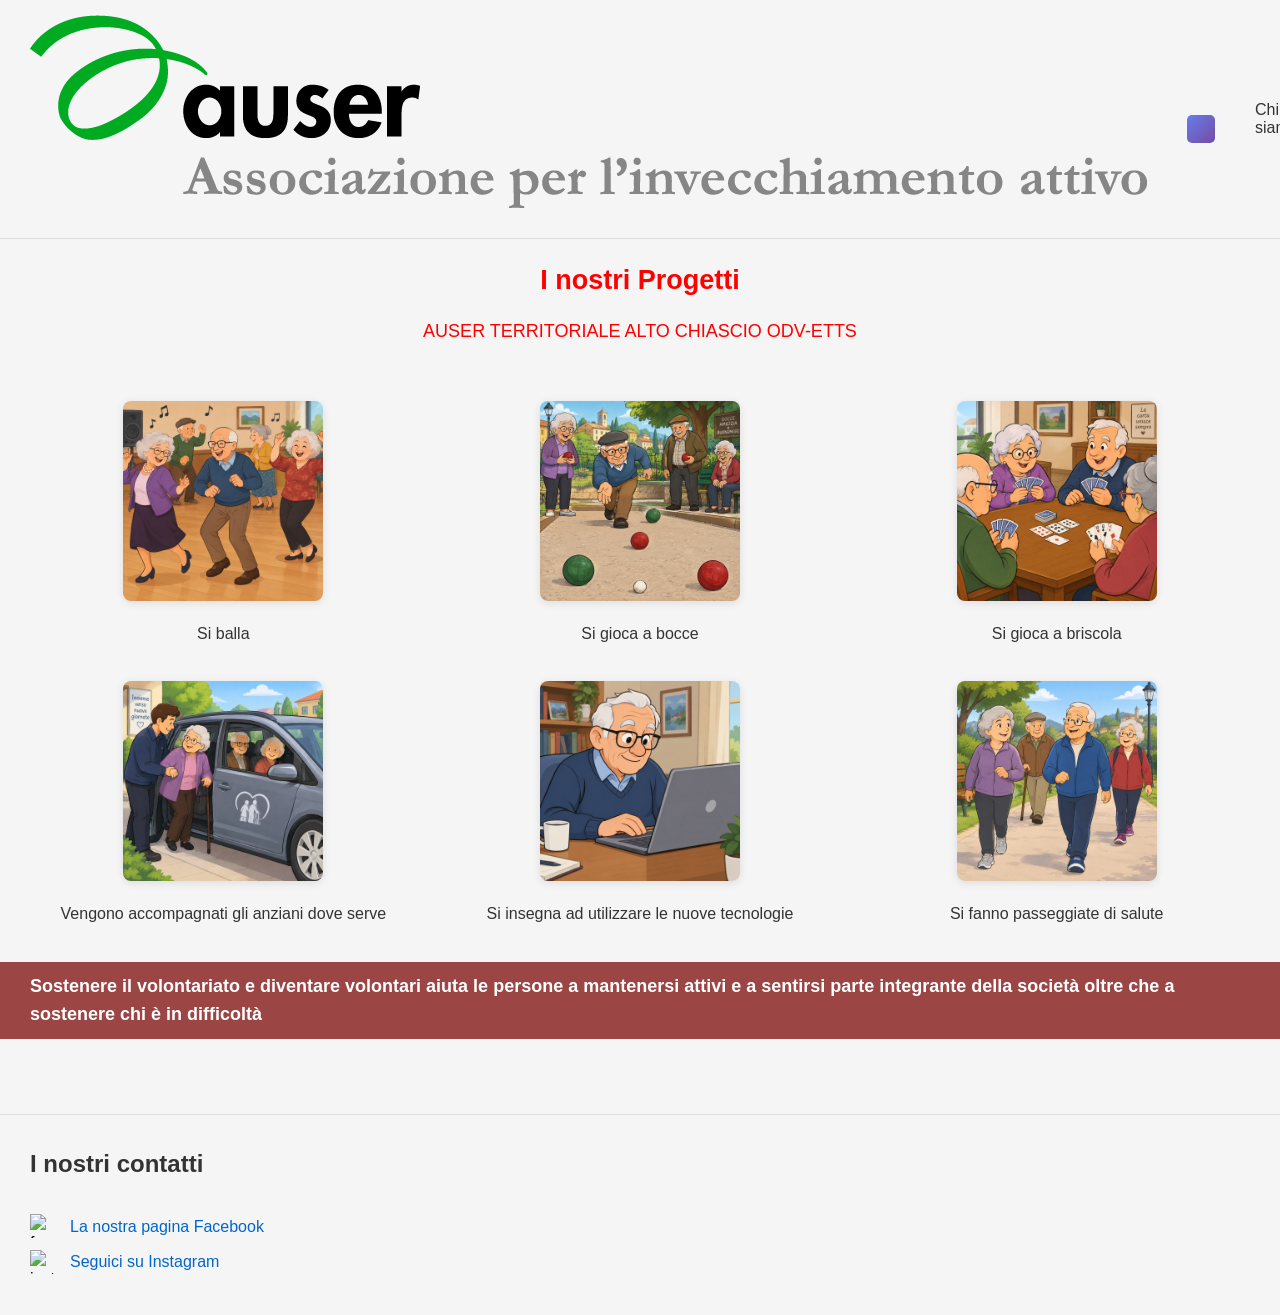
==== Lavoro/Sito_Web/index.html @ b191cc73 "Update and rename Auser.html to index.html" ====
<!DOCTYPE html>
<html lang="it">

<head>
    <meta charset="UTF-8">
    <meta name="viewport" content="width=device-width, initial-scale=1.0">
    <title>AUSER Gubbio</title>
    <link rel="stylesheet" href="Auser.css">
    <link rel="icon" type="image/png" href="logoAuser.jpeg">
</head>

<body>
    <header>
        <div class="header-container">
            <h1><a href="index.html"><img src="Logo_Auser.png" alt="Logo AUSER"></a></h1>

            <button class="menu-toggle" type="button" aria-label="Apri menu" aria-expanded="false"
                aria-controls="main-navigation">
                <span></span>
                <span></span>
                <span></span>
            </button>

            <nav id="main-navigation">
                <ul>
                    <li><a href="Chi_Siamo.html">Chi siamo</a></li>
                    <li><a href="Cosa_Facciamo.html">Cosa facciamo</a></li>
                    <li><a href="Tesseramento.html">Tesseramento</a></li>
                    <li><a href="Privacy Policy - AUSER Gubbio.html">Privacy Policy</a></li>
                </ul>
            </nav>
        </div>
    </header>

    <main>


        <div class="Titolo_sottotitolo">
            <h2>I nostri Progetti</h2>
            <p>AUSER TERRITORIALE ALTO CHIASCIO ODV-ETTS</p>
        </div>

        <div class="projects-grid">
            <div class="project-card">
                <img src="Ballo.png" alt="Ballo">
                <p>Si balla</p>
            </div>
            <div class="project-card">
                <img src="Bocce.png" alt="Bocce">
                <p>Si gioca a bocce</p>
            </div>
            <div class="project-card">
                <img src="Briscola.png" alt="Briscola">
                <p>Si gioca a briscola</p>
            </div>
            <div class="project-card">
                <img src="Accomppagno.png" alt="Accomppagno">
                <p>Vengono accompagnati gli anziani dove serve</p>
            </div>
            <div class="project-card">
                <img src="UsoPC.png" alt="Uso PC">
                <p>Si insegna ad utilizzare le nuove tecnologie</p>
            </div>
            <div class="project-card">
                <img src="Passeggiata.png" alt="Passeggiata">
                <p>Si fanno passeggiate di salute</p>
            </div>
        </div>

        <div class="nota">
            <p><strong>Sostenere il volontariato e diventare volontari aiuta le persone a mantenersi attivi e a sentirsi
                    parte integrante della società oltre che a sostenere chi è in difficoltà</strong></p>

        </div>

    </main>
    <footer>
        <h2>I nostri contatti</h2>
        <div class="footer-content">
            <div class="footer-links">
                <p><img src="faceboock.png" alt="faceboock"><a href="https://www.facebook.com/share/19EokS28yr/">La
                        nostra pagina Facebook</a></p>

                <p><img src="instagram.png" alt="instagram"><a
                        href="https://www.instagram.com/progettoauser2026/">Seguici su Instagram</a></p>
            </div>
        </div>
    </footer>

    <script src="Auser.js"></script>
</body>

</html>
---- Lavoro/Sito_Web/Auser.css ----
/* ===== RESET ===== */
* {
    margin: 0;
    padding: 0;
    box-sizing: border-box;
}

body {
    font-family: Arial, sans-serif;
    line-height: 1.6;
    background-color: #f5f5f5;
}

/* ===== HEADER E NAV (uguali in tutte le pagine) ===== */
header {
    background-color: #f5f5f5;
    padding: 15px 30px;
    border-bottom: 1px solid #ddd;
}

header .header-container {
    display: flex;
    align-items: center;
    gap: 40px;
}

header .logo {
    display: block;
    flex-shrink: 0;
}

header .logo img {
    display: block;
    height: 60px;
    width: auto;
}

header nav ul {
    display: flex;
    list-style: none;
    gap: 25px;
    margin: 0;
    padding: 0;
    line-height: normal;
}


.nota {
    background-color: rgb(156, 69, 69);
    color: white;
    font-size: 12px;
}

header nav li {
    margin: 0;
}

header nav a {
    text-decoration: none;
    color: #333;
    font-size: 16px;
    font-weight: 500;
    transition: color 0.3s;
}

header nav a:hover {
    color: #0066cc;
}

/* ===== MAIN ===== */
main {
    display: block;
    padding: 20px 0;
}

main p {
    padding: 10px 30px;
    margin: 5px 0;
    font-size: 18px;
    line-height: 1.6;
}

main ul {
    padding: 10px 30px 10px 60px;
    line-height: 1.8;
}

main li {
    margin-bottom: 8px;
}

.titolo {
    color: red;
    font-size: 32px;
    font-weight: bold;
    padding: 15px 30px;
}

.sottotitolo {
    color: red;
    font-weight: bold;
    font-size: 18px;
    padding: 15px 30px;
}

.Titolo_sottotitolo {
    text-align: center;
    color: red;
    font-size: 18px;
    padding-bottom: 40px;
}

.ChiSiamo {
    width: 100%;
}

.ChiSiamo img {
    width: 50%;
    height: auto;
}

/* ===== GRIGLIA PROGETTI ===== */
.projects-grid {
    display: grid;
    grid-template-columns: repeat(3, 1fr);
    gap: 30px;
    padding: 0 30px;
    margin-bottom: 30px;
}

.project-card {
    text-align: center;
}

.project-card img {
    width: 100%;
    max-width: 200px;
    height: auto;
    border-radius: 8px;
    box-shadow: 0 2px 8px rgba(0, 0, 0, 0.1);
    transition: transform 0.3s;
}

.project-card img:hover {
    transform: scale(1.05);
}

.project-card p {
    margin-top: 12px;
    padding: 0;
    font-size: 16px;
    font-weight: 500;
    color: #333;
}

/* ===== FOOTER ===== */
footer {
    background-color: #f5f5f5;
    padding: 30px;
    margin-top: 50px;
    border-top: 1px solid #ddd;
}

footer h2 {
    margin-bottom: 20px;
    color: #333;
}

.footer-content {
    display: flex;
    align-items: center;
    gap: 40px;
}

.footer-links {
    flex: 1;
}

.footer-links p {
    margin-bottom: 12px;
    font-size: 16px;
}

.footer-links a {
    color: #0066cc;
    text-decoration: none;
    margin-left: 8px;
}

.footer-links a:hover {
    text-decoration: underline;
}

.footer-logo {
    flex-shrink: 0;
}

.footer-logo img {
    max-width: 100px;
    height: auto;
}

/* ===== RESPONSIVE ===== */
@media (max-width: 768px) {
    .projects-grid {
        grid-template-columns: repeat(2, 1fr);
    }

    .footer-content {
        flex-direction: column;
        align-items: flex-start;
    }
}

@media (max-width: 480px) {
    .projects-grid {
        grid-template-columns: 1fr;
    }

    header .header-container {
        flex-direction: column;
        align-items: flex-start;
        gap: 15px;
    }

    header nav ul {
        flex-wrap: wrap;
    }
}

/* Allineamento immagini nei link social */
.footer-links img {
    width: 24px;
    height: 24px;
    vertical-align: middle;
    margin-right: 8px;
}

.footer-links p {
    display: flex;
    align-items: center;
    margin: 10px 0;
}

.footer-links a {
    vertical-align: middle;
}

.container {
    max-width: 600px;
    margin: 40px auto;
    padding: 20px;
}

.form-group {
    margin-bottom: 20px;
}

.form-row {
    display: grid;
    grid-template-columns: 1fr 1fr;
    gap: 20px;
}

label {
    display: block;
    margin-bottom: 8px;
    color: #555;
    font-weight: 600;
    font-size: 14px;
}

input {
    width: 100%;
    padding: 12px;
    border: 2px solid #ddd;
    border-radius: 5px;
    font-size: 14px;
    font-family: inherit;
}

input:focus {
    outline: none;
    border-color: #667eea;
    box-shadow: 0 0 5px rgba(102, 126, 234, 0.3);
}

button {
    width: 100%;
    padding: 14px;
    background: linear-gradient(135deg, #667eea 0%, #764ba2 100%);
    color: white;
    border: none;
    border-radius: 5px;
    font-size: 16px;
    font-weight: 600;
    cursor: pointer;
    margin-top: 20px;
}

button:hover {
    transform: translateY(-2px);
    box-shadow: 0 5px 20px rgba(102, 126, 234, 0.4);
}

button:disabled {
    opacity: 0.6;
    cursor: not-allowed;
}

.message {
    padding: 15px;
    border-radius: 5px;
    margin-bottom: 20px;
    text-align: center;
    font-weight: 600;
    display: none;
}

.message.success {
    background-color: #d4edda;
    color: #155724;
    border: 1px solid #c3e6cb;
    display: block;
}

.message.error {
    background-color: #f8d7da;
    color: #721c24;
    border: 1px solid #f5c6cb;
    display: block;
}
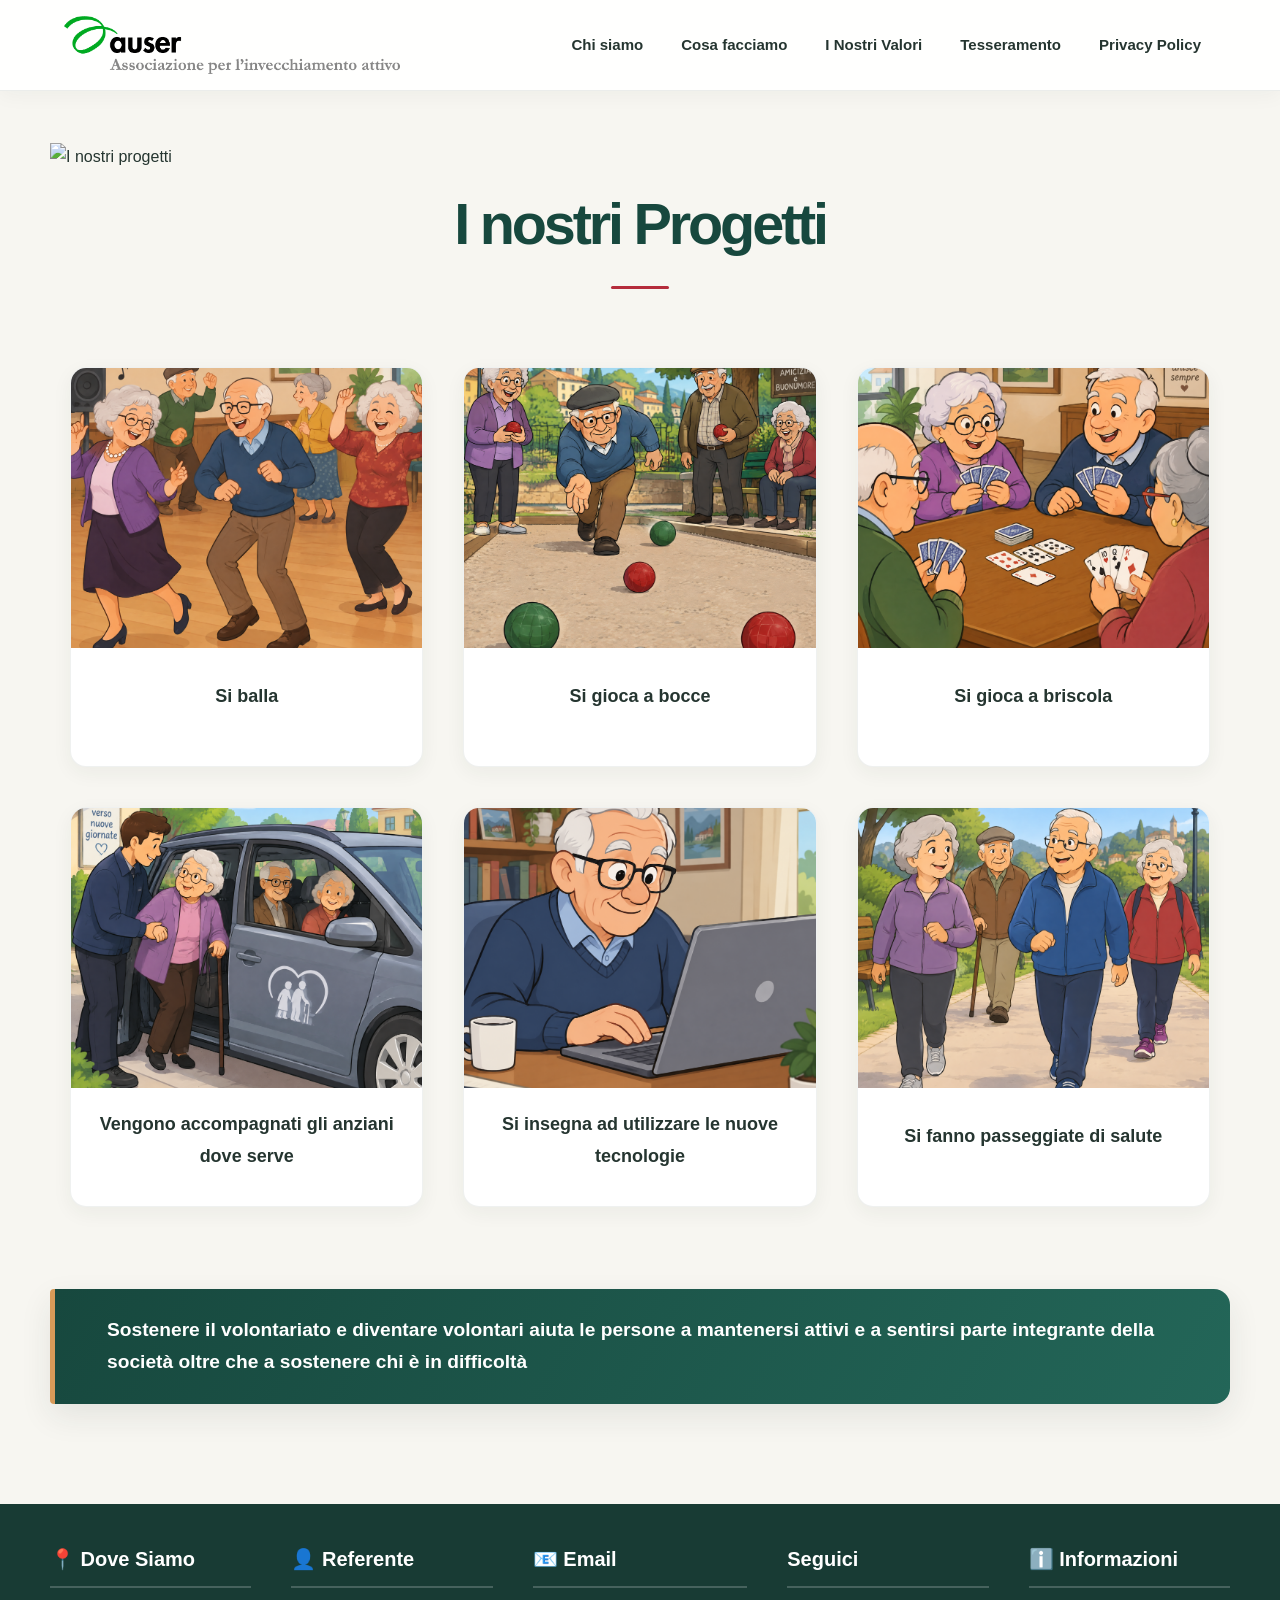
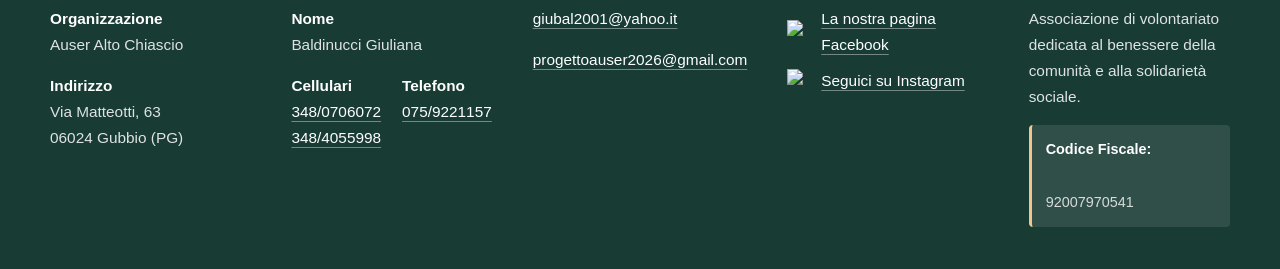
==== commit 80c4edd8: "Revise index.html with new project details and layout Updated the index.html file to include new pro" ====
--- a/Lavoro/Sito_Web/index.html
+++ b/Lavoro/Sito_Web/index.html
@@ -2,92 +2,169 @@
 <html lang="it">
 
 <head>
-    <meta charset="UTF-8">
-    <meta name="viewport" content="width=device-width, initial-scale=1.0">
-    <title>AUSER Gubbio</title>
-    <link rel="stylesheet" href="Auser.css">
-    <link rel="icon" type="image/png" href="logoAuser.jpeg">
+  <meta charset="UTF-8">
+  <meta name="viewport" content="width=device-width, initial-scale=1.0">
+  <title>AUSER Gubbio - I Nostri Progetti</title>
+  <link rel="stylesheet" href="Auser.css">
+  <link rel="icon" type="image/png" href="logoAuser.jpeg">
 </head>
+<style>
+ 
+    .main-image {
+        display: block;
+        width: 100%;
+        margin: 0 auto 20px auto;
+    }
 
+    .main-image img {
+        display: block;
+        width: 100%;
+        height: auto;
+    }
+    </style>
 <body>
-    <header>
-        <div class="header-container">
-            <h1><a href="index.html"><img src="Logo_Auser.png" alt="Logo AUSER"></a></h1>
+  <header>
+    <div class="header-container">
+      <h1><a href="index.html"><img src="Logo_Auser.png" alt="Logo AUSER"></a></h1>
 
-            <button class="menu-toggle" type="button" aria-label="Apri menu" aria-expanded="false"
-                aria-controls="main-navigation">
-                <span></span>
-                <span></span>
-                <span></span>
-            </button>
+      <button class="menu-toggle" type="button" aria-label="Apri menu" aria-expanded="false"
+        aria-controls="main-navigation">
+        <span></span>
+        <span></span>
+        <span></span>
+      </button>
 
-            <nav id="main-navigation">
-                <ul>
-                    <li><a href="Chi_Siamo.html">Chi siamo</a></li>
-                    <li><a href="Cosa_Facciamo.html">Cosa facciamo</a></li>
-                    <li><a href="Tesseramento.html">Tesseramento</a></li>
-                    <li><a href="Privacy Policy - AUSER Gubbio.html">Privacy Policy</a></li>
-                </ul>
-            </nav>
-        </div>
-    </header>
+      <nav id="main-navigation">
+        <ul>
+          <li><a href="Chi_Siamo.html">Chi siamo</a></li>
+          <li><a href="Cosa_Facciamo.html">Cosa facciamo</a></li>
+          <li><a href="Valori.html">I Nostri Valori</a></li>
+          <li><a href="Tesseramento.html">Tesseramento</a></li>
+          <li><a href="Privacy Policy - AUSER Gubbio.html">Privacy Policy</a></li>
+        </ul>
+      </nav>
+    </div>
+  </header>
 
-    <main>
+  <main>
 
+<div class="main-image">
+ <img src="I_Nostri_Progetti.png" alt="I nostri progetti" class="main-image">
+   
+  </div>
+  
+   
+    <div class="Titolo_sottotitolo">
+      <h2>I nostri Progetti</h2>
+    </div>
 
-        <div class="Titolo_sottotitolo">
-            <h2>I nostri Progetti</h2>
-            <p>AUSER TERRITORIALE ALTO CHIASCIO ODV-ETTS</p>
-        </div>
+    <div class="projects-grid">
+      <div class="project-card">
+        <img src="Ballo.png" alt="Ballo">
+        <p>Si balla</p>
+      </div>
+      <div class="project-card">
+        <img src="Bocce.png" alt="Bocce">
+        <p>Si gioca a bocce</p>
+      </div>
+      <div class="project-card">
+        <img src="Briscola.png" alt="Briscola">
+        <p>Si gioca a briscola</p>
+      </div>
+      <div class="project-card">
+        <img src="Accomppagno.png" alt="Accomppagno">
+        <p>Vengono accompagnati gli anziani dove serve</p>
+      </div>
+      <div class="project-card">
+        <img src="UsoPC.png" alt="Uso PC">
+        <p>Si insegna ad utilizzare le nuove tecnologie</p>
+      </div>
+      <div class="project-card">
+        <img src="Passeggiata.png" alt="Passeggiata">
+        <p>Si fanno passeggiate di salute</p>
+      </div>
+    </div>
 
-        <div class="projects-grid">
-            <div class="project-card">
-                <img src="Ballo.png" alt="Ballo">
-                <p>Si balla</p>
-            </div>
-            <div class="project-card">
-                <img src="Bocce.png" alt="Bocce">
-                <p>Si gioca a bocce</p>
-            </div>
-            <div class="project-card">
-                <img src="Briscola.png" alt="Briscola">
-                <p>Si gioca a briscola</p>
-            </div>
-            <div class="project-card">
-                <img src="Accomppagno.png" alt="Accomppagno">
-                <p>Vengono accompagnati gli anziani dove serve</p>
-            </div>
-            <div class="project-card">
-                <img src="UsoPC.png" alt="Uso PC">
-                <p>Si insegna ad utilizzare le nuove tecnologie</p>
-            </div>
-            <div class="project-card">
-                <img src="Passeggiata.png" alt="Passeggiata">
-                <p>Si fanno passeggiate di salute</p>
-            </div>
-        </div>
+    <div class="nota">
+      <p><strong>Sostenere il volontariato e diventare volontari aiuta le persone a mantenersi attivi e a sentirsi
+          parte integrante della società oltre che a sostenere chi è in difficoltà</strong></p>
+    </div>
+  </main>
 
-        <div class="nota">
-            <p><strong>Sostenere il volontariato e diventare volontari aiuta le persone a mantenersi attivi e a sentirsi
-                    parte integrante della società oltre che a sostenere chi è in difficoltà</strong></p>
+  <footer>
+        <table class="footer-table">
+            <tr>
+                <!-- Colonna 1: Contatti -->
+                <td>
+                    <h2>📍 Dove Siamo</h2>
+                    <p>
+                        <strong>Organizzazione</strong><br>
+                        Auser Alto Chiascio
+                    </p>
+                    <p>
+                        <strong>Indirizzo</strong><br>
+                        Via Matteotti, 63<br>
+                        06024 Gubbio (PG)
+                    </p>
+                </td>
 
-        </div>
+                <!-- Colonna 2: Referente -->
+                <td>
+                    <h2>👤 Referente</h2>
+                    <p>
+                        <strong>Nome</strong><br>
+                        Baldinucci Giuliana
+                    </p>
+                    <div class="contact-row">
+                        <p>
+                            <strong>Cellulari</strong><br>
+                            <a href="tel:+393480706072">348/0706072</a><br>
+                            <a href="tel:+393484055998">348/4055998</a>
+                        </p>
+                        <p>
+                            <strong>Telefono</strong><br>
+                            <a href="tel:+390759221157">075/9221157</a>
+                        </p>
+                    </div>
+                </td>
 
-    </main>
-    <footer>
-        <h2>I nostri contatti</h2>
-        <div class="footer-content">
-            <div class="footer-links">
-                <p><img src="faceboock.png" alt="faceboock"><a href="https://www.facebook.com/share/19EokS28yr/">La
-                        nostra pagina Facebook</a></p>
+                <!-- Colonna 3: Email -->
+                <td>
+                    <h2>📧 Email</h2>
+                    <p>
+                        <a href="mailto:giubal2001@yahoo.it">giubal2001@yahoo.it</a>
+                        <p> <a href="mailto:progettoauser2026@gmail.com">progettoauser2026@gmail.com</a></p>
+                    </p>
+                </td>
 
-                <p><img src="instagram.png" alt="instagram"><a
-                        href="https://www.instagram.com/progettoauser2026/">Seguici su Instagram</a></p>
-            </div>
-        </div>
+                <!-- Colonna 4: Social Media -->
+                <td>
+                    <h2>Seguici</h2>
+                    <div class="footer-links">
+                        <p>
+                            <img src="faceboock.png" alt="Facebook">
+                            <a href="https://www.facebook.com/share/19EokS28yr/">La nostra pagina Facebook</a>
+                        </p>
+                        <p>
+                            <img src="Instagram.jpeg" alt="Instagram">
+                            <a href="https://www.instagram.com/progettoauser2026/">Seguici su Instagram</a>
+                        </p>
+                    </div>
+                </td>
+
+                <!-- Colonna 5: Info Progetto -->
+                <td>
+                    <h2>ℹ️ Informazioni</h2>
+                    <p>Associazione di volontariato dedicata al benessere della comunità e alla solidarietà sociale.</p>
+                    <div class="info-box">
+                        <strong>Codice Fiscale:</strong><br>
+                        <span>92007970541</span>
+                    </div>
+                </td>
+            </tr>
+        </table>
     </footer>
 
-    <script src="Auser.js"></script>
 </body>
 
 </html>
--- a/Lavoro/Sito_Web/Auser.css
+++ b/Lavoro/Sito_Web/Auser.css
@@ -1,332 +1,1370 @@
-/* ===== RESET ===== */
+:root {
+    color-scheme: light;
+    --color-ink: #253530;
+    --color-muted: #68746e;
+    --color-brand: #b52c3b;
+    --color-brand-dark: #8f1f2d;
+    --color-green: #17483e;
+    --color-paper: #f7f6f1;
+    --color-white: #fff;
+    --shadow-soft: 0 12px 32px rgba(28, 48, 40, 0.09);
+}
+
 * {
     margin: 0;
     padding: 0;
     box-sizing: border-box;
 }
 
+html {
+    scroll-behavior: smooth;
+}
+
 body {
-    font-family: Arial, sans-serif;
-    line-height: 1.6;
-    background-color: #f5f5f5;
-}
-
-/* ===== HEADER E NAV (uguali in tutte le pagine) ===== */
+    min-height: 100vh;
+    color: var(--color-ink);
+    background: var(--color-paper);
+    font-family: "Segoe UI", Arial, sans-serif;
+    line-height: 1.7;
+    -webkit-font-smoothing: antialiased;
+}
+
+a {
+    color: inherit;
+}
+
+a:focus-visible,
+button:focus-visible,
+input:focus-visible {
+    outline: 3px solid #d79754;
+    outline-offset: 4px;
+}
+
+/* ===== HEADER E NAV ===== */
 header {
-    background-color: #f5f5f5;
-    padding: 15px 30px;
-    border-bottom: 1px solid #ddd;
+    position: relative;
+    z-index: 2;
+    padding: 12px 5vw;
+    background: rgba(255, 255, 255, 0.96);
+    border-bottom: 1px solid rgba(35, 58, 48, 0.09);
+    box-shadow: 0 4px 20px rgba(28, 48, 40, 0.045);
 }
 
 header .header-container {
+    width: min(1180px, 100%);
+    min-height: 66px;
+    margin: 0 auto;
     display: flex;
     align-items: center;
-    gap: 40px;
-}
-
-header .logo {
+    justify-content: space-between;
+    gap: 32px;
+}
+
+header .header-container>h1 {
+    flex-shrink: 0;
+    line-height: 0;
+}
+
+header .header-container>h1 a {
+    display: inline-flex;
+    align-items: center;
+}
+
+header .header-container img {
     display: block;
-    flex-shrink: 0;
-}
-
-header .logo img {
-    display: block;
-    height: 60px;
     width: auto;
+    height: 58px;
+    object-fit: contain;
+}
+
+.menu-toggle {
+    display: none;
 }
 
 header nav ul {
     display: flex;
+    align-items: center;
+    gap: 8px;
     list-style: none;
-    gap: 25px;
-    margin: 0;
-    padding: 0;
-    line-height: normal;
-}
-
-
-.nota {
-    background-color: rgb(156, 69, 69);
-    color: white;
-    font-size: 12px;
-}
-
-header nav li {
-    margin: 0;
 }
 
 header nav a {
+    display: inline-block;
+    padding: 10px 15px;
+    color: var(--color-ink);
+    border-radius: 999px;
+    font-size: 0.94rem;
+    font-weight: 600;
     text-decoration: none;
-    color: #333;
-    font-size: 16px;
-    font-weight: 500;
-    transition: color 0.3s;
+    transition: color 180ms ease, background-color 180ms ease, transform 180ms ease;
 }
 
 header nav a:hover {
-    color: #0066cc;
-}
-
-/* ===== MAIN ===== */
+    color: var(--color-brand-dark);
+    background: #f8ecec;
+    transform: translateY(-1px);
+}
+
+/* ===== CONTENUTO PRINCIPALE ===== */
 main {
     display: block;
-    padding: 20px 0;
+    width: min(1180px, calc(100% - 48px));
+    margin: 0 auto;
+    padding: 52px 0 24px;
 }
 
 main p {
-    padding: 10px 30px;
-    margin: 5px 0;
-    font-size: 18px;
-    line-height: 1.6;
+    margin: 0 0 1.15rem;
+    font-size: 1.05rem;
+    line-height: 1.8;
 }
 
 main ul {
-    padding: 10px 30px 10px 60px;
-    line-height: 1.8;
+    padding: 4px 0 12px 26px;
+    line-height: 1.85;
 }
 
 main li {
     margin-bottom: 8px;
+    padding-left: 4px;
+}
+
+main>img:first-child {
+    display: block;
+    width: 100%;
+    max-height: 390px;
+    object-fit: cover;
+    border-radius: 18px;
+    box-shadow: var(--shadow-soft);
 }
 
 .titolo {
-    color: red;
-    font-size: 32px;
+    margin: 24px 0 16px;
+    color: var(--color-green);
+    font-size: clamp(2rem, 4vw, 3rem);
+    font-weight: 750;
+    line-height: 1.15;
+    letter-spacing: -0.045em;
+}
+
+.sottotitolo {
+    margin: 28px 0 12px;
+    color: var(--color-brand-dark);
+    font-size: 1.2rem;
+    font-weight: 700;
+}
+
+.Titolo_sottotitolo {
+    position: relative;
+    margin: 0 auto 38px;
+    padding: 2px 16px 24px;
+    text-align: center;
+}
+
+.Titolo_sottotitolo h2 {
+    margin-bottom: 8px;
+    color: var(--color-green);
+    font-size: clamp(2.2rem, 5vw, 3.6rem);
+    font-weight: 750;
+    line-height: 1.12;
+    letter-spacing: -0.055em;
+}
+
+.Titolo_sottotitolo p {
+    margin: 0;
+    color: var(--color-brand);
+    font-size: 0.82rem;
+    font-weight: 700;
+    letter-spacing: 0.16em;
+}
+
+.Titolo_sottotitolo::after {
+    position: absolute;
+    bottom: 0;
+    left: 50%;
+    width: 58px;
+    height: 3px;
+    background: var(--color-brand);
+    border-radius: 99px;
+    content: "";
+    transform: translateX(-50%);
+}
+
+/* ===== NOTA ===== */
+.nota {
+    margin: 42px 0 12px;
+    padding: 25px clamp(22px, 5vw, 52px);
+    background: linear-gradient(120deg, var(--color-green), #236658);
+    border-left: 5px solid #d89a58;
+    border-radius: 4px 16px 16px 4px;
+    box-shadow: var(--shadow-soft);
+}
+
+.nota p {
+    margin: 0;
+    font-size: clamp(1rem, 2vw, 1.2rem);
+    line-height: 1.7;
+    color: var(--color-white) !important;
+}
+
+.nota strong {
+    color: var(--color-white) !important;
+}
+
+.nota table {
+    width: 100%;
+    border-collapse: collapse;
+}
+
+.nota td {
+    padding: 0;
+}
+
+/* ===== PRIVACY ===== */
+.privacy-grid {
+    display: grid;
+    grid-template-columns: repeat(2, 1fr);
+    gap: 20px;
+    margin-bottom: 20px;
+}
+
+.privacy-section {
+    scroll-margin-top: 24px;
+    margin: 20px 0 28px;
+    padding: clamp(22px, 4vw, 38px);
+    background: var(--color-white);
+    border: 1px solid rgba(35, 58, 48, 0.07);
+    border-left: 4px solid var(--color-brand);
+    border-radius: 16px;
+    box-shadow: 0 8px 22px rgba(28, 48, 40, 0.04);
+}
+
+.privacy-section.full-width {
+    grid-column: 1 / -1;
+}
+
+.privacy-section h2 {
+    margin: 0 0 12px;
+    padding-bottom: 10px;
+    color: var(--color-green);
+    font-size: clamp(1.3rem, 3vw, 1.8rem);
+    line-height: 1.3;
+    border-bottom: 2px solid rgba(23, 72, 62, 0.12);
+}
+
+.privacy-section h3 {
+    margin: 18px 0 8px;
+    color: var(--color-brand-dark);
+    font-size: 1.08rem;
+    font-weight: 700;
+}
+
+.privacy-section p {
+    margin: 0 0 10px;
+    font-size: 1rem;
+    line-height: 1.8;
+    color: var(--color-ink);
+}
+
+.privacy-section p:last-child {
+    margin-bottom: 0;
+}
+
+.privacy-section ul {
+    padding: 4px 0 8px 26px;
+    line-height: 1.85;
+}
+
+.privacy-section li {
+    margin-bottom: 6px;
+    padding-left: 4px;
+    font-size: 1rem;
+    color: var(--color-ink);
+}
+
+.section-num {
+    display: inline-flex;
+    width: 32px;
+    height: 32px;
+    align-items: center;
+    justify-content: center;
+    margin-right: 8px;
+    color: var(--color-white);
+    background: var(--color-brand);
+    border-radius: 50%;
+    font-size: 0.85rem;
+    font-weight: 700;
+    vertical-align: middle;
+}
+
+/* ===== TABELLA DATI PERSONALI ===== */
+.data-table-container {
+    overflow-x: auto;
+    margin-top: 16px;
+    border-radius: 12px;
+}
+
+.data-table {
+    width: 100%;
+    border-collapse: collapse;
+    background: var(--color-white);
+}
+
+.data-table thead {
+    background: linear-gradient(120deg, var(--color-green), #236658);
+    color: var(--color-white);
+}
+
+.data-table th {
+    padding: 18px 16px;
+    text-align: left;
+    font-size: 0.95rem;
+    font-weight: 700;
+    border: 1px solid rgba(255, 255, 255, 0.2);
+    letter-spacing: 0.02em;
+}
+
+.data-table td {
+    padding: 14px 16px;
+    font-size: 0.95rem;
+    color: var(--color-ink);
+    border: 1px solid rgba(35, 58, 48, 0.1);
+    line-height: 1.6;
+}
+
+.data-table tbody tr:nth-child(odd) {
+    background: rgba(35, 58, 48, 0.02);
+}
+
+.data-table tbody tr:hover {
+    background: rgba(35, 58, 48, 0.05);
+    transition: background-color 0.2s ease;
+}
+
+.data-table ul,
+.data-card ul {
+    padding: 0;
+    margin: 0;
+    list-style: none;
+}
+
+.data-table li,
+.data-card li {
+    position: relative;
+    margin: 0;
+    padding: 4px 0 4px 20px;
+    font-size: 0.92rem;
+    color: var(--color-ink);
+}
+
+.data-table li::before,
+.data-card li::before {
+    content: "•";
+    position: absolute;
+    left: 0;
+    color: var(--color-brand);
     font-weight: bold;
-    padding: 15px 30px;
-}
-
-.sottotitolo {
-    color: red;
-    font-weight: bold;
-    font-size: 18px;
-    padding: 15px 30px;
-}
-
-.Titolo_sottotitolo {
+}
+
+/* ===== CARD LAYOUT MOBILE ===== */
+.data-cards-container {
+    display: none;
+    gap: 16px;
+    margin-top: 16px;
+}
+
+.data-card {
+    background: var(--color-white);
+    border: 1px solid rgba(35, 58, 48, 0.1);
+    border-radius: 12px;
+    overflow: hidden;
+    box-shadow: 0 2px 8px rgba(28, 48, 40, 0.08);
+}
+
+.data-card-header {
+    background: linear-gradient(120deg, var(--color-green), #236658);
+    color: var(--color-white);
+    padding: 16px 18px;
+    font-weight: 700;
+    font-size: 0.95rem;
+    letter-spacing: 0.02em;
+}
+
+.data-card-body {
+    padding: 16px 18px;
+}
+
+.data-card li {
+    padding: 8px 0 8px 20px;
+    line-height: 1.5;
+}
+
+/* ===== CONTACT BOX ===== */
+.contact-box {
+    margin-top: 16px;
+    padding: 18px 22px;
+    background: var(--color-paper);
+    border-left: 4px solid var(--color-brand);
+    border-radius: 4px 12px 12px 4px;
+}
+
+.contact-box p {
+    margin: 0 0 6px;
+    font-size: 0.97rem;
+}
+
+.contact-box p:last-child {
+    margin-bottom: 0;
+}
+
+.contact-box a {
+    color: var(--color-brand-dark);
+    font-weight: 600;
+    text-decoration: none;
+}
+
+.contact-box a:hover {
+    text-decoration: underline;
+}
+
+/* ===== RIGHTS GRID ===== */
+.rights-grid {
+    display: grid;
+    grid-template-columns: repeat(auto-fill, minmax(220px, 1fr));
+    gap: 14px;
+    margin-top: 16px;
+}
+
+.right-item {
+    padding: 16px 18px;
+    background: var(--color-paper);
+    border-radius: 12px;
+    border-left: 3px solid var(--color-green);
+}
+
+.right-item strong {
+    display: block;
+    margin-bottom: 4px;
+    color: var(--color-green);
+    font-size: 0.95rem;
+}
+
+.right-item span {
+    font-size: 0.88rem;
+    color: var(--color-muted);
+    line-height: 1.5;
+}
+
+/* ===== TESSERAMENTO (CONTAINER E FORM) ===== */
+.tess-container {
+    width: min(680px, calc(100% - 40px));
+    margin: 52px auto;
+    padding: clamp(24px, 5vw, 44px);
+    background: var(--color-white);
+    border: 1px solid rgba(35, 58, 48, 0.08);
+    border-radius: 18px;
+    box-shadow: var(--shadow-soft);
+}
+
+.tess-title {
+    margin-bottom: 26px;
+    color: var(--color-green);
+    font-size: clamp(1.8rem, 4vw, 2.4rem);
+    line-height: 1.2;
+    letter-spacing: -0.035em;
+}
+
+.tess-cost {
+    margin-bottom: 28px;
+    color: var(--color-brand-dark);
+    font-size: 1.1rem;
+    font-weight: 700;
     text-align: center;
-    color: red;
-    font-size: 18px;
-    padding-bottom: 40px;
-}
-
-.ChiSiamo {
+}
+
+.tess-section {
+    margin: 28px 0 16px;
+    padding-bottom: 8px;
+    color: var(--color-green);
+    border-bottom: 1px solid rgba(23, 72, 62, 0.16);
+    font-size: 1.05rem;
+    font-weight: 700;
+}
+
+.form-group {
+    margin-bottom: 20px;
+}
+
+.form-row {
+    display: grid;
+    grid-template-columns: repeat(2, minmax(0, 1fr));
+    gap: 18px;
+}
+
+.tess-container label {
+    display: block;
+    margin-bottom: 7px;
+    color: var(--color-ink);
+    font-size: 0.9rem;
+    font-weight: 650;
+}
+
+.tess-container input:not([type="checkbox"]):not([type="hidden"]),
+.tess-container select,
+.tess-container textarea {
     width: 100%;
-}
-
-.ChiSiamo img {
-    width: 50%;
-    height: auto;
-}
-
-/* ===== GRIGLIA PROGETTI ===== */
+    padding: 12px 14px;
+    color: var(--color-ink);
+    background: #fcfcfa;
+    border: 1px solid #d9dfda;
+    border-radius: 9px;
+    font: inherit;
+    font-size: 0.95rem;
+    transition: border-color 180ms ease, box-shadow 180ms ease;
+}
+
+.tess-container input:not([type="checkbox"]):not([type="hidden"]):focus,
+.tess-container select:focus,
+.tess-container textarea:focus {
+    outline: none;
+    border-color: var(--color-green);
+    box-shadow: 0 0 0 3px rgba(23, 72, 62, 0.12);
+}
+
+.tess-container textarea {
+    min-height: 100px;
+    resize: vertical;
+}
+
+.privacy-box {
+    display: flex;
+    align-items: flex-start;
+    gap: 10px;
+    margin: 8px 0 20px;
+}
+
+.privacy-box input[type="checkbox"] {
+    flex: 0 0 auto;
+    width: auto;
+    margin-top: 6px;
+    accent-color: var(--color-green);
+}
+
+.privacy-box label {
+    margin: 0;
+    font-weight: 400;
+}
+
+.privacy-box a {
+    color: var(--color-brand-dark);
+    font-weight: 600;
+}
+
+button {
+    width: 100%;
+    margin-top: 8px;
+    padding: 14px 20px;
+    color: var(--color-white);
+    background: var(--color-brand);
+    border: 0;
+    border-radius: 9px;
+    font: inherit;
+    font-weight: 700;
+    cursor: pointer;
+    transition: background-color 180ms ease, transform 180ms ease, box-shadow 180ms ease;
+}
+
+button:hover:not(:disabled) {
+    background: var(--color-brand-dark);
+    box-shadow: 0 8px 20px rgba(143, 31, 45, 0.2);
+    transform: translateY(-2px);
+}
+
+button:disabled {
+    opacity: 0.65;
+    cursor: not-allowed;
+}
+
+.message {
+    display: none;
+    margin-bottom: 20px;
+    padding: 14px 16px;
+    border-radius: 9px;
+    font-weight: 600;
+    text-align: center;
+}
+
+.message.success {
+    display: block;
+    color: #155b3c;
+    background: #e7f4eb;
+    border: 1px solid #c5e4d0;
+}
+
+.message.error {
+    display: block;
+    color: #8a2631;
+    background: #fbebed;
+    border: 1px solid #efc9ce;
+}
+
+/* ===== PROJECTS GRID ===== */
 .projects-grid {
     display: grid;
-    grid-template-columns: repeat(3, 1fr);
-    gap: 30px;
-    padding: 0 30px;
-    margin-bottom: 30px;
+    grid-template-columns: repeat(auto-fit, minmax(320px, 1fr));
+    gap: 40px;
+    padding: 40px 20px;
+    max-width: 1400px;
+    margin: 0 auto;
 }
 
 .project-card {
-    text-align: center;
+    background: var(--color-white);
+    border: 1px solid rgba(35, 58, 48, 0.07);
+    border-radius: 16px;
+    overflow: hidden;
+    box-shadow: 0 6px 20px rgba(28, 48, 40, 0.055);
+    transition: transform 0.3s ease, box-shadow 0.3s ease;
+    cursor: pointer;
+    height: 400px;
+    display: flex;
+    flex-direction: column;
+}
+
+.project-card:hover {
+    transform: translateY(-10px);
+    box-shadow: 0 12px 30px rgba(0, 0, 0, 0.15);
 }
 
 .project-card img {
     width: 100%;
-    max-width: 200px;
-    height: auto;
-    border-radius: 8px;
-    box-shadow: 0 2px 8px rgba(0, 0, 0, 0.1);
-    transition: transform 0.3s;
-}
-
-.project-card img:hover {
-    transform: scale(1.05);
+    height: 280px;
+    object-fit: cover;
+    transition: transform 0.4s ease;
+}
+
+.project-card:hover img {
+    transform: scale(1.15);
 }
 
 .project-card p {
-    margin-top: 12px;
-    padding: 0;
-    font-size: 16px;
-    font-weight: 500;
-    color: #333;
+    flex: 1;
+    display: flex;
+    align-items: center;
+    justify-content: center;
+    padding: 20px;
+    font-size: 18px;
+    font-weight: 600;
+    text-align: center;
+    color: var(--color-ink);
+    transition: color 0.3s ease, text-decoration 0.3s ease;
+    text-decoration: none;
+    border-bottom: 3px solid transparent;
+}
+
+.project-card:hover p {
+    color: var(--color-brand);
+    text-decoration: underline;
+    text-decoration-thickness: 3px;
+    text-underline-offset: 8px;
+}
+
+/* ===== GRIGLIA OBIETTIVI 2x3 - NUOVE CLASSI ===== */
+.griglia-obiettivi {
+    display: grid;
+    grid-template-columns: 1fr 1fr;
+    grid-template-rows: auto auto auto;
+    gap: 24px;
+    margin-top: 30px;
+}
+
+.obiettivo-card {
+    background-color: var(--color-white);
+    padding: 28px;
+    border-radius: 16px;
+    border-left: 4px solid var(--color-brand);
+    box-shadow: var(--shadow-soft);
+    transition: transform 0.3s ease, box-shadow 0.3s ease;
+    display: flex;
+    align-items: center;
+    justify-content: center;
+    min-height: 160px;
+}
+
+.obiettivo-card:hover {
+    transform: translateY(-8px);
+    box-shadow: 0 16px 40px rgba(28, 48, 40, 0.15);
+}
+
+.obiettivo-card p {
+    margin: 0;
+    font-size: 1.05rem;
+    line-height: 1.6;
+    color: var(--color-ink);
+    text-align: center;
 }
 
 /* ===== FOOTER ===== */
 footer {
-    background-color: #f5f5f5;
-    padding: 30px;
-    margin-top: 50px;
-    border-top: 1px solid #ddd;
+    margin-top: 64px;
+    padding: 38px max(24px, calc((100% - 1180px) / 2)) 42px;
+    color: rgba(255, 255, 255, 0.86);
+    background: #183b34;
 }
 
 footer h2 {
-    margin-bottom: 20px;
-    color: #333;
-}
-
-.footer-content {
+    margin-bottom: 18px;
+    color: var(--color-white);
+    font-size: 1.25rem;
+}
+
+/* Footer - layout a tabella (versione completa) */
+.footer-table {
+    width: 100%;
+    max-width: 1180px;
+    margin: 0 auto;
+    border-collapse: collapse;
+}
+
+.footer-table tr {
+    display: flex;
+    width: 100%;
+    gap: 40px;
+}
+
+.footer-table td {
+    flex: 1;
+    padding: 0;
+    vertical-align: top;
+    border: none;
+}
+
+.footer-table h2 {
+    margin-bottom: 18px;
+    color: var(--color-white);
+    font-size: 1.25rem;
+    font-weight: 700;
+    border-bottom: 2px solid rgba(255, 255, 255, 0.2);
+    padding-bottom: 10px;
+}
+
+.footer-table p {
+    margin-bottom: 15px;
+    line-height: 1.7;
+    color: rgba(255, 255, 255, 0.86);
+    font-size: 0.96rem;
+}
+
+.footer-table p:last-child {
+    margin-bottom: 0;
+}
+
+.footer-table strong {
+    color: var(--color-white);
+    font-weight: 600;
+}
+
+.footer-table a {
+    color: var(--color-white);
+    text-decoration-color: rgba(255, 255, 255, 0.4);
+    text-underline-offset: 4px;
+    transition: color 180ms ease;
+}
+
+.footer-table a:hover {
+    color: #f0c58e;
+    text-decoration: underline;
+}
+
+.contact-row {
+    display: flex;
+    gap: 20px;
+    margin-bottom: 15px;
+}
+
+.contact-row p {
+    flex: 1;
+    margin-bottom: 0;
+}
+
+.footer-links {
+    display: flex;
+    flex-direction: column;
+    gap: 10px;
+}
+
+.footer-links p {
     display: flex;
     align-items: center;
-    gap: 40px;
-}
-
-.footer-links {
-    flex: 1;
-}
-
-.footer-links p {
-    margin-bottom: 12px;
-    font-size: 16px;
-}
-
-.footer-links a {
-    color: #0066cc;
-    text-decoration: none;
-    margin-left: 8px;
-}
-
-.footer-links a:hover {
-    text-decoration: underline;
-}
-
-.footer-logo {
-    flex-shrink: 0;
-}
-
-.footer-logo img {
-    max-width: 100px;
-    height: auto;
-}
-
-/* ===== RESPONSIVE ===== */
-@media (max-width: 768px) {
-    .projects-grid {
-        grid-template-columns: repeat(2, 1fr);
-    }
-
-    .footer-content {
-        flex-direction: column;
-        align-items: flex-start;
-    }
-}
-
-@media (max-width: 480px) {
-    .projects-grid {
-        grid-template-columns: 1fr;
-    }
-
-    header .header-container {
-        flex-direction: column;
-        align-items: flex-start;
-        gap: 15px;
-    }
-
-    header nav ul {
-        flex-wrap: wrap;
-    }
-}
-
-/* Allineamento immagini nei link social */
+    gap: 10px;
+    margin-bottom: 0;
+}
+
 .footer-links img {
     width: 24px;
     height: 24px;
-    vertical-align: middle;
-    margin-right: 8px;
-}
-
-.footer-links p {
-    display: flex;
-    align-items: center;
-    margin: 10px 0;
-}
-
-.footer-links a {
-    vertical-align: middle;
-}
-
-.container {
-    max-width: 600px;
-    margin: 40px auto;
+    object-fit: contain;
+}
+
+.info-box {
+    background-color: rgba(255, 255, 255, 0.1);
+    padding: 12px 14px;
+    margin-top: 12px;
+    border-left: 3px solid #f0c58e;
+    border-radius: 4px;
+    font-size: 0.9rem;
+}
+
+.info-box strong {
+    display: block;
+    margin-bottom: 4px;
+    color: var(--color-white);
+}
+
+.info-box span {
+    color: rgba(255, 255, 255, 0.8);
+    display: block;
+}
+
+/* ===== PAGINA "COSA FACCIAMO" ===== */
+.page-title {
+    margin: 0 0 8px;
+    color: var(--color-green);
+    font-size: clamp(2rem, 5vw, 3rem);
+    font-weight: 750;
+    line-height: 1.12;
+    letter-spacing: -0.05em;
+    text-align: center;
+    text-wrap: balance;
+}
+
+.page-lead {
+    margin: 0 auto 34px;
+    color: var(--color-brand);
+    font-size: clamp(1rem, 2.5vw, 1.15rem);
+    font-weight: 600;
+    text-align: center;
+    text-wrap: balance;
+}
+
+.section {
+    margin: 20px 0;
+    padding: clamp(22px, 4vw, 38px);
+    background: var(--color-white);
+    border: 1px solid rgba(35, 58, 48, 0.07);
+    border-radius: 16px;
+    box-shadow: 0 6px 20px rgba(28, 48, 40, 0.045);
+}
+
+.section h2,
+.section .card h3 {
+    margin-bottom: 10px;
+    color: var(--color-green);
+}
+
+.section .card h3 {
+    font-size: 1.08rem;
+}
+
+.attivita {
+    display: grid;
+    grid-template-columns: repeat(2, minmax(0, 1fr));
+    gap: 16px;
+    margin-top: 20px;
+}
+
+.card {
     padding: 20px;
-}
-
-.form-group {
-    margin-bottom: 20px;
-}
-
-.form-row {
+    background: var(--color-paper);
+    border-radius: 12px;
+}
+
+.card p {
+    margin: 0;
+    font-size: 0.98rem;
+}
+
+/* ===== VALORI ===== */
+.valori-grid {
     display: grid;
-    grid-template-columns: 1fr 1fr;
+    grid-template-columns: repeat(3, minmax(0, 1fr));
     gap: 20px;
-}
-
-label {
-    display: block;
-    margin-bottom: 8px;
-    color: #555;
-    font-weight: 600;
-    font-size: 14px;
-}
-
-input {
-    width: 100%;
-    padding: 12px;
-    border: 2px solid #ddd;
-    border-radius: 5px;
-    font-size: 14px;
-    font-family: inherit;
-}
-
-input:focus {
-    outline: none;
-    border-color: #667eea;
-    box-shadow: 0 0 5px rgba(102, 126, 234, 0.3);
-}
-
-button {
-    width: 100%;
-    padding: 14px;
-    background: linear-gradient(135deg, #667eea 0%, #764ba2 100%);
-    color: white;
-    border: none;
-    border-radius: 5px;
-    font-size: 16px;
-    font-weight: 600;
-    cursor: pointer;
-    margin-top: 20px;
-}
-
-button:hover {
-    transform: translateY(-2px);
-    box-shadow: 0 5px 20px rgba(102, 126, 234, 0.4);
-}
-
-button:disabled {
-    opacity: 0.6;
-    cursor: not-allowed;
-}
-
-.message {
-    padding: 15px;
-    border-radius: 5px;
-    margin-bottom: 20px;
-    text-align: center;
-    font-weight: 600;
-    display: none;
-}
-
-.message.success {
-    background-color: #d4edda;
-    color: #155724;
-    border: 1px solid #c3e6cb;
-    display: block;
-}
-
-.message.error {
-    background-color: #f8d7da;
-    color: #721c24;
-    border: 1px solid #f5c6cb;
-    display: block;
-}
+    margin-top: 30px;
+}
+
+.pilastri-grid {
+    display: grid;
+    grid-template-columns: repeat(3, minmax(0, 1fr));
+    gap: 20px;
+    margin-top: 30px;
+}
+
+.valore-card,
+.pilastro-card {
+    height: 100%;
+    padding: 24px;
+    background-color: var(--color-white);
+    border: 1px solid rgba(35, 58, 48, 0.1);
+    border-left: 4px solid var(--color-green);
+    border-radius: 12px;
+    box-shadow: 0 4px 14px rgba(28, 48, 40, 0.07);
+    transition: transform 0.2s ease, box-shadow 0.2s ease;
+}
+
+.valore-card:hover,
+.pilastro-card:hover {
+    transform: translateY(-4px);
+    box-shadow: 0 8px 20px rgba(28, 48, 40, 0.12);
+}
+
+.valore-card h3,
+.pilastro-card h3 {
+    margin-bottom: 10px;
+    color: var(--color-green);
+}
+
+.valore-card p,
+.pilastro-card p {
+    margin: 0;
+    color: var(--color-ink);
+    line-height: 1.6;
+}
+
+.valore-card h3 {
+    font-size: 1.3em;
+}
+
+.valore-card p {
+    font-size: 0.95em;
+}
+
+/* ===== RESPONSIVE (ordine decrescente) ===== */
+@media (max-width: 900px) {
+    .privacy-grid {
+        grid-template-columns: 1fr;
+    }
+
+    .valori-grid,
+    .pilastri-grid {
+        grid-template-columns: repeat(2, minmax(0, 1fr));
+    }
+}
+
+@media (max-width: 768px) {
+    header {
+        padding: 12px 20px;
+    }
+
+    header .header-container {
+        position: relative;
+        min-height: 54px;
+        flex-wrap: wrap;
+        gap: 0;
+    }
+
+    header .header-container>h1 {
+        min-width: 0;
+        flex: 1 1 0;
+    }
+
+    header .header-container img {
+        width: 300px;
+        max-width: 100%;
+        height: auto;
+        max-height: 52px;
+    }
+
+    .menu-toggle {
+        flex: 0 0 44px;
+        width: 44px;
+        height: 44px;
+        display: flex;
+        flex-direction: column;
+        align-items: center;
+        justify-content: center;
+        gap: 5px;
+        margin: 0;
+        padding: 0;
+        color: var(--color-green);
+        background: transparent;
+        border: 1px solid rgba(23, 72, 62, 0.18);
+        border-radius: 10px;
+        cursor: pointer;
+    }
+
+    .menu-toggle:hover:not(:disabled) {
+        background: #f2f5f1;
+        box-shadow: none;
+        transform: none;
+    }
+
+    .menu-toggle span {
+        width: 20px;
+        height: 2px;
+        background: currentColor;
+        border-radius: 2px;
+        transition: transform 180ms ease, opacity 180ms ease;
+    }
+
+    .menu-toggle[aria-expanded="true"] span:first-child {
+        transform: translateY(7px) rotate(45deg);
+    }
+
+    .menu-toggle[aria-expanded="true"] span:nth-child(2) {
+        opacity: 0;
+    }
+
+    .menu-toggle[aria-expanded="true"] span:last-child {
+        transform: translateY(-7px) rotate(-45deg);
+    }
+
+    header nav {
+        width: 100%;
+        display: none;
+        padding-top: 10px;
+    }
+
+    header nav.active {
+        display: block;
+    }
+
+    header nav ul {
+        flex-direction: column;
+        align-items: stretch;
+        gap: 4px;
+    }
+
+    header nav a {
+        width: 100%;
+        padding: 12px 14px;
+        font-size: 0.95rem;
+        text-align: left;
+    }
+
+    main {
+        width: min(100% - 40px, 620px);
+        padding-top: 38px;
+    }
+
+    .data-table {
+        font-size: 0.85rem;
+    }
+
+    .data-table th,
+    .data-table td {
+        padding: 12px 10px;
+    }
+
+    .data-table li {
+        font-size: 0.88rem;
+        padding: 3px 0 3px 18px;
+    }
+
+    .projects-grid {
+        grid-template-columns: repeat(2, minmax(0, 1fr));
+        gap: 30px;
+        padding: 30px 15px;
+    }
+
+    .project-card {
+        height: 380px;
+    }
+
+    .project-card img {
+        height: 260px;
+    }
+
+    .project-card p {
+        font-size: 16px;
+        padding: 15px;
+    }
+
+    .griglia-obiettivi {
+        grid-template-columns: 1fr;
+        gap: 18px;
+    }
+
+    .obiettivo-card {
+        padding: 24px;
+        min-height: auto;
+    }
+
+    .obiettivo-card p {
+        font-size: 1rem;
+    }
+
+    /* Footer */
+    footer {
+        padding: 30px 20px;
+    }
+
+    .footer-table tr {
+        flex-direction: column;
+        gap: 30px;
+    }
+
+    .footer-table h2 {
+        font-size: 1.1rem;
+        margin-bottom: 14px;
+    }
+
+    .footer-table p {
+        font-size: 0.9rem;
+    }
+
+    .contact-row {
+        flex-direction: column;
+        gap: 0;
+    }
+}
+
+@media (max-width: 640px) {
+    .data-table-container {
+        display: none;
+    }
+
+    .data-cards-container {
+        display: grid;
+        grid-template-columns: 1fr;
+    }
+
+    .rights-grid {
+        grid-template-columns: 1fr;
+    }
+
+    .privacy-section h2 {
+        font-size: 1.05rem;
+    }
+
+    .privacy-section p {
+        font-size: 0.95rem;
+    }
+
+    .data-card-header {
+        font-size: 0.9rem;
+        padding: 14px 16px;
+    }
+
+    .data-card-body {
+        padding: 14px 16px;
+    }
+
+    .data-card li {
+        font-size: 0.88rem;
+        padding: 6px 0 6px 18px;
+    }
+
+    .projects-grid {
+        grid-template-columns: 1fr;
+        gap: 25px;
+        padding: 25px 15px;
+    }
+
+    .project-card {
+        height: 350px;
+    }
+
+    .project-card img {
+        height: 240px;
+    }
+
+    .valori-grid,
+    .pilastri-grid {
+        grid-template-columns: 1fr;
+        gap: 16px;
+    }
+
+    .valore-card,
+    .pilastro-card {
+        padding: 20px;
+    }
+}
+
+@media (max-width: 540px) {
+    header {
+        padding: 14px 18px;
+    }
+
+    main {
+        width: calc(100% - 32px);
+        padding-top: 30px;
+    }
+
+    main>img:first-child {
+        max-height: 250px;
+        border-radius: 12px;
+    }
+
+    .privacy-section {
+        margin-bottom: 18px;
+        padding: 20px 18px;
+        border-radius: 13px;
+    }
+
+    .Titolo_sottotitolo {
+        margin-bottom: 28px;
+        padding-right: 0;
+        padding-left: 0;
+    }
+
+    .Titolo_sottotitolo p {
+        font-size: 0.7rem;
+        letter-spacing: 0.1em;
+    }
+
+    .nota {
+        margin-top: 30px;
+    }
+
+    .tess-container {
+        width: calc(100% - 32px);
+        margin: 32px auto;
+        padding: 24px 20px;
+    }
+
+    .form-row {
+        grid-template-columns: 1fr;
+        gap: 0;
+    }
+
+    .projects-grid {
+        grid-template-columns: 1fr;
+        gap: 20px;
+        padding: 20px 12px;
+    }
+
+    .project-card {
+        height: 320px;
+    }
+
+    .project-card img {
+        height: 220px;
+    }
+
+    .project-card p {
+        font-size: 15px;
+        padding: 12px;
+    }
+
+    .obiettivo-card {
+        padding: 20px;
+    }
+
+    .obiettivo-card p {
+        font-size: 0.95rem;
+    }
+
+    /* Footer */
+    footer {
+        margin-top: 44px;
+        padding: 24px 18px;
+    }
+
+    .footer-table tr {
+        gap: 20px;
+    }
+
+    .footer-table h2 {
+        font-size: 1rem;
+        margin-bottom: 12px;
+    }
+
+    .footer-table p {
+        font-size: 0.88rem;
+        margin-bottom: 12px;
+    }
+
+    .info-box {
+        padding: 10px 12px;
+        font-size: 0.85rem;
+    }
+
+    /* Cosa Facciamo */
+    .attivita {
+        grid-template-columns: 1fr;
+        gap: 12px;
+        margin-top: 16px;
+    }
+
+    .page-lead {
+        margin-bottom: 26px;
+    }
+
+    .section {
+        margin: 14px 0;
+        padding: 20px 18px;
+        border-radius: 13px;
+    }
+
+    .card {
+        padding: 17px;
+    }
+}
+
+@media (max-width: 480px) {
+    .privacy-section {
+        padding: 16px 14px;
+    }
+
+    .privacy-section h2 {
+        font-size: 0.95rem;
+    }
+
+    .privacy-section h2 .section-num {
+        width: 26px;
+        height: 26px;
+        font-size: 0.75rem;
+    }
+
+    .data-card-header {
+        font-size: 0.85rem;
+        padding: 12px 14px;
+    }
+
+    .data-card-body {
+        padding: 12px 14px;
+    }
+
+    .data-card li {
+        font-size: 0.82rem;
+    }
+
+    .contact-box {
+        padding: 14px 16px;
+    }
+
+    .contact-box p {
+        font-size: 0.9rem;
+    }
+
+    .projects-grid {
+        grid-template-columns: 1fr;
+        gap: 18px;
+        padding: 18px 10px;
+    }
+
+    .project-card {
+        height: 300px;
+    }
+
+    .project-card img {
+        height: 200px;
+    }
+
+    .project-card p {
+        font-size: 14px;
+    }
+}
+
+/* ===== RIDUZIONE ANIMAZIONI ===== */
+@media (prefers-reduced-motion: reduce) {
+
+    *,
+    *::before,
+    *::after {
+        scroll-behavior: auto !important;
+        transition-duration: 0.01ms !important;
+        animation-duration: 0.01ms !important;
+        animation-iteration-count: 1 !important;
+    }
+}
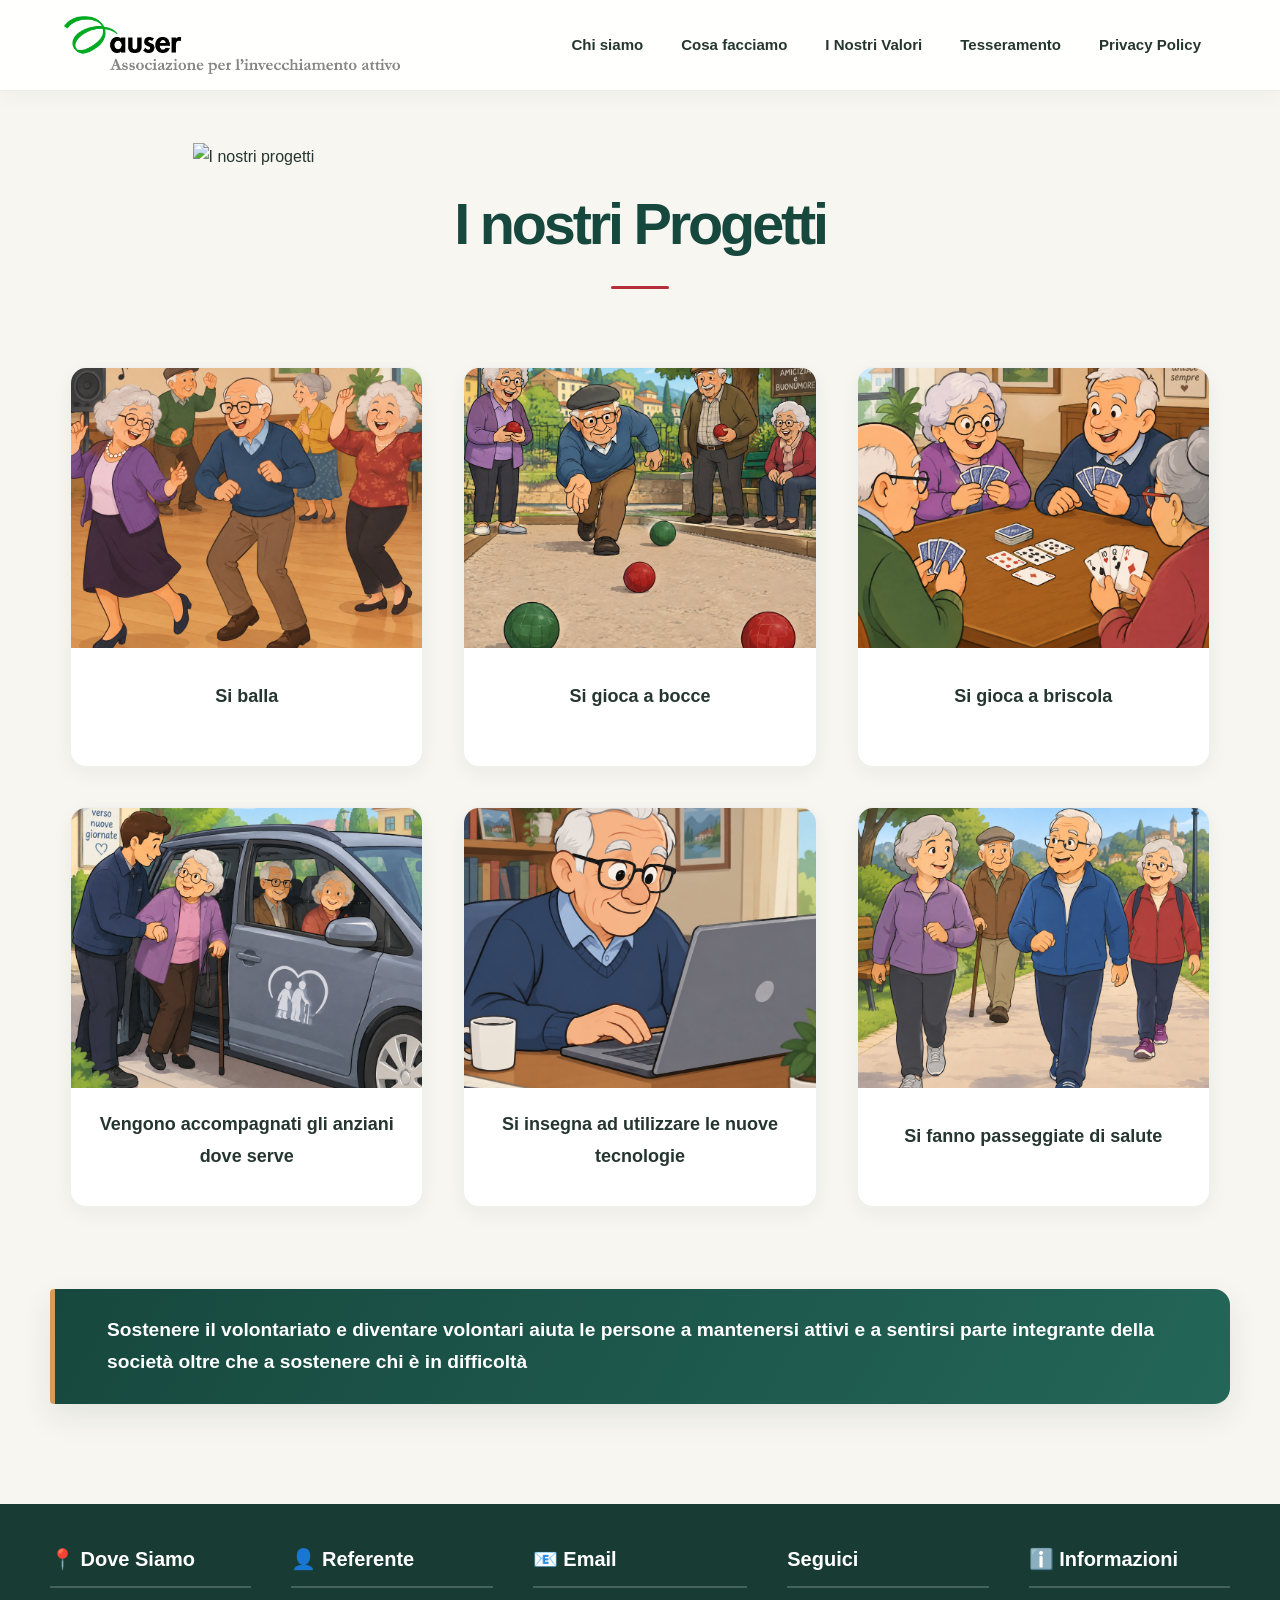
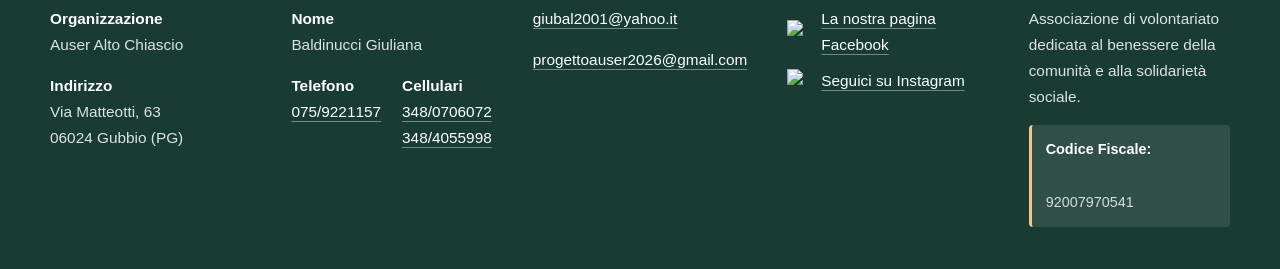
==== commit 95f3518c: "Update favicon and add phone number section" ====
--- a/Lavoro/Sito_Web/index.html
+++ b/Lavoro/Sito_Web/index.html
@@ -6,7 +6,7 @@
   <meta name="viewport" content="width=device-width, initial-scale=1.0">
   <title>AUSER Gubbio - I Nostri Progetti</title>
   <link rel="stylesheet" href="Auser.css">
-  <link rel="icon" type="image/png" href="logoAuser.jpeg">
+  <link rel="icon" type="image/png" href="logo_Auser.png">
 </head>
 <style>
  
@@ -48,7 +48,7 @@
 
   <main>
 
-<div class="main-image">
+<div class="main-image opening-image">
  <img src="I_Nostri_Progetti.png" alt="I nostri progetti" class="main-image">
    
   </div>
@@ -116,15 +116,16 @@
                         Baldinucci Giuliana
                     </p>
                     <div class="contact-row">
+                       <p>
+                            <strong>Telefono</strong><br>
+                            <a href="tel:+390759221157">075/9221157</a>
+                        </p>
                         <p>
                             <strong>Cellulari</strong><br>
                             <a href="tel:+393480706072">348/0706072</a><br>
                             <a href="tel:+393484055998">348/4055998</a>
                         </p>
-                        <p>
-                            <strong>Telefono</strong><br>
-                            <a href="tel:+390759221157">075/9221157</a>
-                        </p>
+                       
                     </div>
                 </td>
 
@@ -165,6 +166,7 @@
         </table>
     </footer>
 
+  <script src="Auser.js"></script>
 </body>
 
 </html>
--- a/Lavoro/Sito_Web/Auser.css
+++ b/Lavoro/Sito_Web/Auser.css
@@ -38,6 +38,80 @@
 input:focus-visible {
     outline: 3px solid #d79754;
     outline-offset: 4px;
+}
+
+/* Rimuove la sottolineatura e rende rosso il link al passaggio del mouse */
+.link-iscrizione {
+    text-decoration: none;
+    color: inherit;            /* mantiene il colore del testo originale */
+    transition: color 0.3s ease;
+}
+
+.link-iscrizione:hover {
+    color: red;
+}
+
+/* Tabella dei numeri Auser */
+.tabella-numeri {
+    width: 100%;
+    max-width: 900px;
+    margin: 30px auto;
+    border-collapse: separate;
+    border-spacing: 20px 0;
+}
+
+.tabella-numeri td {
+    width: 33.33%;
+    background-color: #ffffff;
+    border: 2px solid #e0e0e0;
+    border-radius: 12px;
+    padding: 25px 15px;
+    text-align: center;
+    vertical-align: middle;
+    box-shadow: 0 4px 10px rgba(0, 0, 0, 0.08);
+    transition: transform 0.3s ease, border-color 0.3s ease, box-shadow 0.3s ease;
+}
+
+.tabella-numeri td:hover {
+    transform: translateY(-5px);
+    border-color: red;
+    box-shadow: 0 8px 18px rgba(0, 0, 0, 0.15);
+}
+
+/* Numero grande */
+.tabella-numeri .numero {
+    display: block;
+    font-size: 2.2rem;
+    font-weight: bold;
+    color: red;
+    margin-bottom: 8px;
+}
+
+/* Etichetta descrittiva */
+.tabella-numeri .etichetta {
+    display: block;
+    font-size: 1rem;
+    color: #333333;
+    line-height: 1.4;
+}
+
+/* Su schermi piccoli le celle vanno una sotto l'altra */
+@media (max-width: 700px) {
+    .tabella-numeri,
+    .tabella-numeri tbody,
+    .tabella-numeri tr,
+    .tabella-numeri td {
+        display: block;
+        width: 100%;
+    }
+
+    .tabella-numeri td {
+        margin-bottom: 15px;
+    }
+
+    .tabella-numeri {
+        border-spacing: 0;
+    }
 }
 
 /* ===== HEADER E NAV ===== */
@@ -536,6 +610,29 @@
     resize: vertical;
 }
 
+.phone-input {
+    display: flex;
+    gap: 8px;
+}
+
+.tess-container .phone-input input.phone-prefix-input {
+    flex: 0 0 auto;
+    width: calc(5ch + 24px);
+    padding: 8px 10px;
+    text-align: center;
+}
+
+.tess-container .phone-input input {
+    flex: 1;
+    min-width: 0;
+    padding: 8px 24px 8px 10px;
+}
+
+.phone-input input {
+    min-width: 0;
+    flex: 1;
+}
+
 .privacy-box {
     display: flex;
     align-items: flex-start;
@@ -939,6 +1036,26 @@
 }
 
 /* ===== RESPONSIVE (ordine decrescente) ===== */
+@media (min-width: 769px) {
+    .tess-container {
+        width: calc(100% - 48px);
+        max-width: none;
+        padding: clamp(32px, 4vw, 56px);
+    }
+
+    .main-image.opening-image {
+        width: 80%;
+        max-width: 895px;
+    }
+
+    .privacy-header > img.main-image {
+        width: 80%;
+        max-width: 895px;
+        margin-right: auto;
+        margin-left: auto;
+    }
+}
+
 @media (max-width: 900px) {
     .privacy-grid {
         grid-template-columns: 1fr;
@@ -1228,7 +1345,6 @@
     }
 
     .projects-grid {
-        grid-template-columns: 1fr;
         gap: 20px;
         padding: 20px 12px;
     }
@@ -1338,7 +1454,6 @@
     }
 
     .projects-grid {
-        grid-template-columns: 1fr;
         gap: 18px;
         padding: 18px 10px;
     }
@@ -1353,6 +1468,56 @@
 
     .project-card p {
         font-size: 14px;
+    }
+}
+
+@media (max-width: 768px) {
+    .footer-table tr {
+        display: grid;
+        grid-template-columns: repeat(2, minmax(0, 1fr));
+        gap: 24px 18px;
+    }
+
+    .footer-table td {
+        min-width: 0;
+    }
+
+    .footer-table td:last-child {
+        grid-column: 1 / -1;
+    }
+
+    .footer-table a {
+        overflow-wrap: anywhere;
+    }
+}
+
+@media (max-width: 360px) {
+    footer {
+        padding-right: 12px;
+        padding-left: 12px;
+    }
+
+    .footer-table tr {
+        gap: 20px 12px;
+    }
+
+    .footer-table h2 {
+        font-size: 0.92rem;
+    }
+
+    .footer-table p {
+        font-size: 0.82rem;
+    }
+
+    .footer-links p {
+        align-items: flex-start;
+        gap: 6px;
+    }
+
+    .footer-links img {
+        flex: 0 0 20px;
+        width: 20px;
+        height: 20px;
     }
 }
 
@@ -1368,3 +1533,16 @@
         animation-iteration-count: 1 !important;
     }
 }
+
+/* ===== PROJECTS: IMMAGINI INTERE SU MOBILE (correzione) ===== */
+@media (max-width: 768px) {
+    .project-card {
+        height: auto;
+    }
+
+    .project-card img {
+        height: auto;
+        max-height: none;
+        object-fit: contain;
+    }
+}
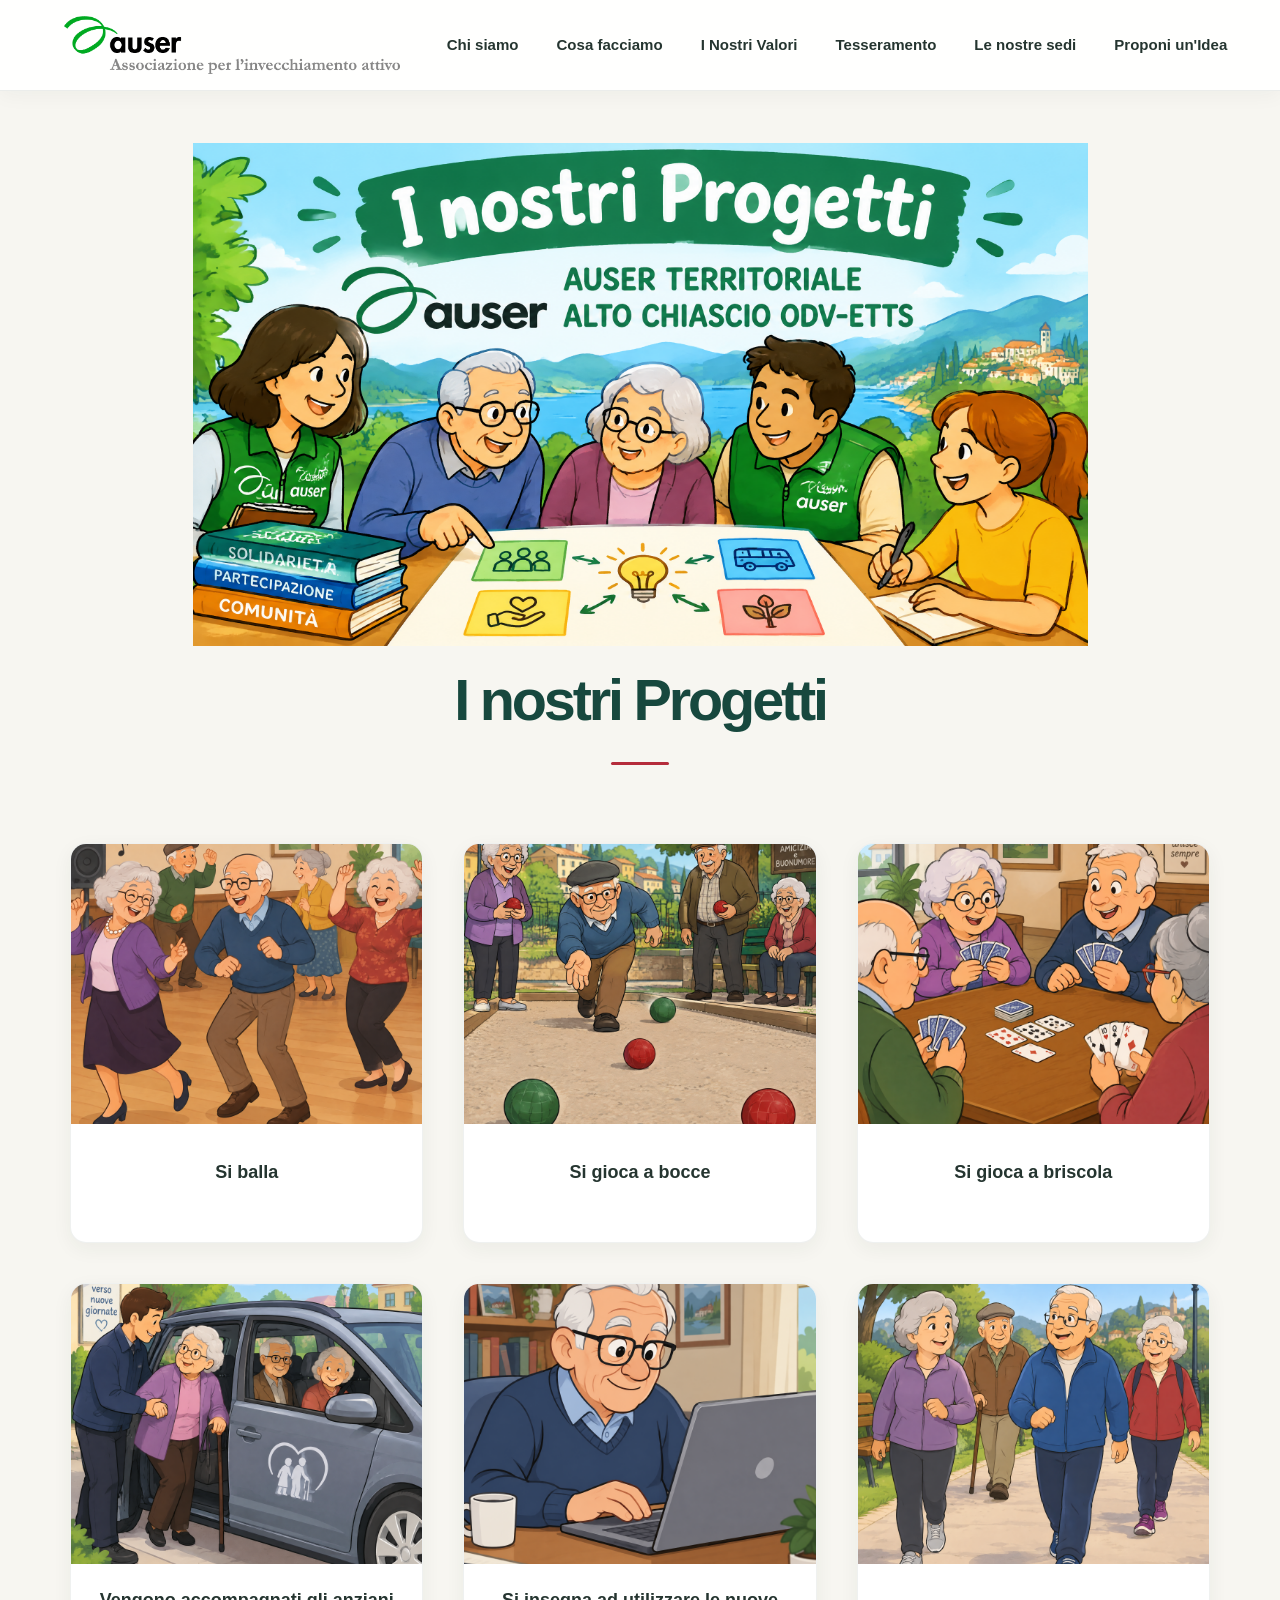
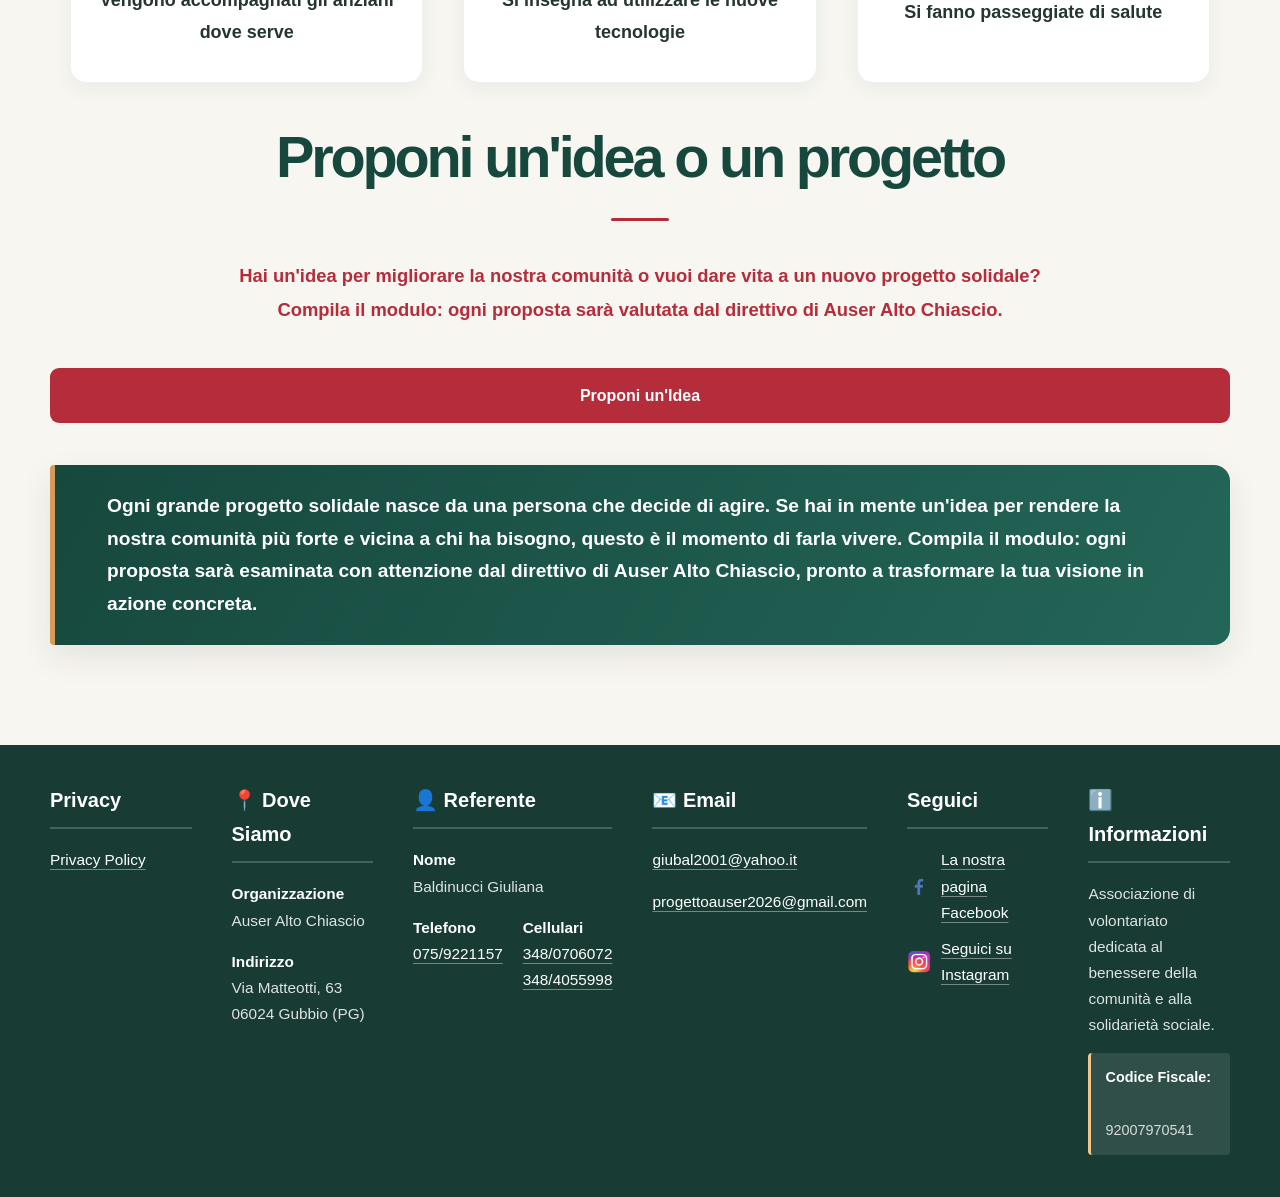
==== commit 1bed0173: "aggiornamento sito" ====
--- a/Lavoro/Sito_Web/index.html
+++ b/Lavoro/Sito_Web/index.html
@@ -5,7 +5,7 @@
   <meta charset="UTF-8">
   <meta name="viewport" content="width=device-width, initial-scale=1.0">
   <title>AUSER Gubbio - I Nostri Progetti</title>
-  <link rel="stylesheet" href="Auser.css">
+  <link rel="stylesheet" href="Auser.css?v=20261022">
   <link rel="icon" type="image/png" href="logo_Auser.png">
 </head>
 <style>
@@ -21,6 +21,38 @@
         width: 100%;
         height: auto;
     }
+
+    @media (max-width: 768px) {
+        .projects-grid {
+            grid-template-columns: repeat(2, minmax(0, 1fr));
+            gap: 12px;
+            padding: 20px 8px;
+        }
+
+        .project-card {
+            min-width: 0;
+            height: auto;
+            background: var(--color-paper);
+            border-color: transparent;
+            box-shadow: none;
+        }
+
+        .project-card img {
+            height: 160px;
+            object-fit: contain;
+        }
+
+        .project-card p {
+            padding: 8px;
+            font-size: 13px;
+        }
+    }
+
+    @media (max-width: 400px) {
+        .project-card img {
+            height: 135px;
+        }
+    }
     </style>
 <body>
   <header>
@@ -40,7 +72,8 @@
           <li><a href="Cosa_Facciamo.html">Cosa facciamo</a></li>
           <li><a href="Valori.html">I Nostri Valori</a></li>
           <li><a href="Tesseramento.html">Tesseramento</a></li>
-          <li><a href="Privacy Policy - AUSER Gubbio.html">Privacy Policy</a></li>
+          <li><a href="Debe.html">Le nostre sedi</a></li>
+          <li><a href="Idee.html">Proponi un'Idea</a></li>
         </ul>
       </nav>
     </div>
@@ -84,16 +117,34 @@
         <p>Si fanno passeggiate di salute</p>
       </div>
     </div>
+  <div class="Titolo_sottotitolo">
+      <h2>Proponi un'idea o un progetto</h2>
+    </div>
+    <p class="page-lead">
+      Hai un'idea per migliorare la nostra comunità o vuoi dare vita a un nuovo progetto solidale?
+      Compila il modulo: ogni proposta sarà valutata dal direttivo di Auser Alto Chiascio.
+    </p>
+    <button><a href="Idee.html" class="button-link">Proponi un'Idea</a></button>
 
     <div class="nota">
-      <p><strong>Sostenere il volontariato e diventare volontari aiuta le persone a mantenersi attivi e a sentirsi
-          parte integrante della società oltre che a sostenere chi è in difficoltà</strong></p>
-    </div>
-  </main>
+      <p><strong>
+        
+     Ogni grande progetto solidale nasce da una persona che decide di agire. Se hai in mente un'idea per rendere
+      la nostra comunità più forte e vicina a chi ha bisogno, questo è il momento di farla vivere. Compila il modulo: ogni proposta sarà esaminata 
+      con attenzione dal direttivo di Auser Alto Chiascio, pronto a trasformare la tua visione in azione concreta.
+        
+        </strong></p>
+    </div>
+
+   </main>
 
   <footer>
         <table class="footer-table">
             <tr>
+                <td>
+                    <h2>Privacy</h2>
+                    <p><a href="Privacy Policy - AUSER Gubbio.html">Privacy Policy</a></p>
+                </td>
                 <!-- Colonna 1: Contatti -->
                 <td>
                     <h2>📍 Dove Siamo</h2>
@@ -166,7 +217,7 @@
         </table>
     </footer>
 
-  <script src="Auser.js"></script>
+  <script src="Auser.js?v=20261022"></script>
 </body>
 
-</html>
+</html>
--- a/Lavoro/Sito_Web/Auser.css
+++ b/Lavoro/Sito_Web/Auser.css
@@ -1,1548 +1,1868 @@
-:root {
-    color-scheme: light;
-    --color-ink: #253530;
-    --color-muted: #68746e;
-    --color-brand: #b52c3b;
-    --color-brand-dark: #8f1f2d;
-    --color-green: #17483e;
-    --color-paper: #f7f6f1;
-    --color-white: #fff;
-    --shadow-soft: 0 12px 32px rgba(28, 48, 40, 0.09);
-}
-
-* {
-    margin: 0;
-    padding: 0;
-    box-sizing: border-box;
-}
-
-html {
-    scroll-behavior: smooth;
-}
-
-body {
-    min-height: 100vh;
-    color: var(--color-ink);
-    background: var(--color-paper);
-    font-family: "Segoe UI", Arial, sans-serif;
-    line-height: 1.7;
-    -webkit-font-smoothing: antialiased;
-}
-
-a {
-    color: inherit;
-}
-
-a:focus-visible,
-button:focus-visible,
-input:focus-visible {
-    outline: 3px solid #d79754;
-    outline-offset: 4px;
-}
-
-/* Rimuove la sottolineatura e rende rosso il link al passaggio del mouse */
-.link-iscrizione {
-    text-decoration: none;
-    color: inherit;            /* mantiene il colore del testo originale */
-    transition: color 0.3s ease;
-}
-
-.link-iscrizione:hover {
-    color: red;
-}
-
-/* Tabella dei numeri Auser */
-.tabella-numeri {
-    width: 100%;
-    max-width: 900px;
-    margin: 30px auto;
-    border-collapse: separate;
-    border-spacing: 20px 0;
-}
-
-.tabella-numeri td {
-    width: 33.33%;
-    background-color: #ffffff;
-    border: 2px solid #e0e0e0;
-    border-radius: 12px;
-    padding: 25px 15px;
-    text-align: center;
-    vertical-align: middle;
-    box-shadow: 0 4px 10px rgba(0, 0, 0, 0.08);
-    transition: transform 0.3s ease, border-color 0.3s ease, box-shadow 0.3s ease;
-}
-
-.tabella-numeri td:hover {
-    transform: translateY(-5px);
-    border-color: red;
-    box-shadow: 0 8px 18px rgba(0, 0, 0, 0.15);
-}
-
-/* Numero grande */
-.tabella-numeri .numero {
-    display: block;
-    font-size: 2.2rem;
-    font-weight: bold;
-    color: red;
-    margin-bottom: 8px;
-}
-
-/* Etichetta descrittiva */
-.tabella-numeri .etichetta {
-    display: block;
-    font-size: 1rem;
-    color: #333333;
-    line-height: 1.4;
-}
-
-/* Su schermi piccoli le celle vanno una sotto l'altra */
-@media (max-width: 700px) {
-    .tabella-numeri,
-    .tabella-numeri tbody,
-    .tabella-numeri tr,
-    .tabella-numeri td {
-        display: block;
-        width: 100%;
-    }
-
-    .tabella-numeri td {
-        margin-bottom: 15px;
-    }
-
-    .tabella-numeri {
-        border-spacing: 0;
-    }
-}
-
-/* ===== HEADER E NAV ===== */
-header {
-    position: relative;
-    z-index: 2;
-    padding: 12px 5vw;
-    background: rgba(255, 255, 255, 0.96);
-    border-bottom: 1px solid rgba(35, 58, 48, 0.09);
-    box-shadow: 0 4px 20px rgba(28, 48, 40, 0.045);
-}
-
-header .header-container {
-    width: min(1180px, 100%);
-    min-height: 66px;
-    margin: 0 auto;
-    display: flex;
-    align-items: center;
-    justify-content: space-between;
-    gap: 32px;
-}
-
-header .header-container>h1 {
-    flex-shrink: 0;
-    line-height: 0;
-}
-
-header .header-container>h1 a {
-    display: inline-flex;
-    align-items: center;
-}
-
-header .header-container img {
-    display: block;
-    width: auto;
-    height: 58px;
-    object-fit: contain;
-}
-
-.menu-toggle {
-    display: none;
-}
-
-header nav ul {
-    display: flex;
-    align-items: center;
-    gap: 8px;
-    list-style: none;
-}
-
-header nav a {
-    display: inline-block;
-    padding: 10px 15px;
-    color: var(--color-ink);
-    border-radius: 999px;
-    font-size: 0.94rem;
-    font-weight: 600;
-    text-decoration: none;
-    transition: color 180ms ease, background-color 180ms ease, transform 180ms ease;
-}
-
-header nav a:hover {
-    color: var(--color-brand-dark);
-    background: #f8ecec;
-    transform: translateY(-1px);
-}
-
-/* ===== CONTENUTO PRINCIPALE ===== */
-main {
-    display: block;
-    width: min(1180px, calc(100% - 48px));
-    margin: 0 auto;
-    padding: 52px 0 24px;
-}
-
-main p {
-    margin: 0 0 1.15rem;
-    font-size: 1.05rem;
-    line-height: 1.8;
-}
-
-main ul {
-    padding: 4px 0 12px 26px;
-    line-height: 1.85;
-}
-
-main li {
-    margin-bottom: 8px;
-    padding-left: 4px;
-}
-
-main>img:first-child {
-    display: block;
-    width: 100%;
-    max-height: 390px;
-    object-fit: cover;
-    border-radius: 18px;
-    box-shadow: var(--shadow-soft);
-}
-
-.titolo {
-    margin: 24px 0 16px;
-    color: var(--color-green);
-    font-size: clamp(2rem, 4vw, 3rem);
-    font-weight: 750;
-    line-height: 1.15;
-    letter-spacing: -0.045em;
-}
-
-.sottotitolo {
-    margin: 28px 0 12px;
-    color: var(--color-brand-dark);
-    font-size: 1.2rem;
-    font-weight: 700;
-}
-
-.Titolo_sottotitolo {
-    position: relative;
-    margin: 0 auto 38px;
-    padding: 2px 16px 24px;
-    text-align: center;
-}
-
-.Titolo_sottotitolo h2 {
-    margin-bottom: 8px;
-    color: var(--color-green);
-    font-size: clamp(2.2rem, 5vw, 3.6rem);
-    font-weight: 750;
-    line-height: 1.12;
-    letter-spacing: -0.055em;
-}
-
-.Titolo_sottotitolo p {
-    margin: 0;
-    color: var(--color-brand);
-    font-size: 0.82rem;
-    font-weight: 700;
-    letter-spacing: 0.16em;
-}
-
-.Titolo_sottotitolo::after {
-    position: absolute;
-    bottom: 0;
-    left: 50%;
-    width: 58px;
-    height: 3px;
-    background: var(--color-brand);
-    border-radius: 99px;
-    content: "";
-    transform: translateX(-50%);
-}
-
-/* ===== NOTA ===== */
-.nota {
-    margin: 42px 0 12px;
-    padding: 25px clamp(22px, 5vw, 52px);
-    background: linear-gradient(120deg, var(--color-green), #236658);
-    border-left: 5px solid #d89a58;
-    border-radius: 4px 16px 16px 4px;
-    box-shadow: var(--shadow-soft);
-}
-
-.nota p {
-    margin: 0;
-    font-size: clamp(1rem, 2vw, 1.2rem);
-    line-height: 1.7;
-    color: var(--color-white) !important;
-}
-
-.nota strong {
-    color: var(--color-white) !important;
-}
-
-.nota table {
-    width: 100%;
-    border-collapse: collapse;
-}
-
-.nota td {
-    padding: 0;
-}
-
-/* ===== PRIVACY ===== */
-.privacy-grid {
-    display: grid;
-    grid-template-columns: repeat(2, 1fr);
-    gap: 20px;
-    margin-bottom: 20px;
-}
-
-.privacy-section {
-    scroll-margin-top: 24px;
-    margin: 20px 0 28px;
-    padding: clamp(22px, 4vw, 38px);
-    background: var(--color-white);
-    border: 1px solid rgba(35, 58, 48, 0.07);
-    border-left: 4px solid var(--color-brand);
-    border-radius: 16px;
-    box-shadow: 0 8px 22px rgba(28, 48, 40, 0.04);
-}
-
-.privacy-section.full-width {
-    grid-column: 1 / -1;
-}
-
-.privacy-section h2 {
-    margin: 0 0 12px;
-    padding-bottom: 10px;
-    color: var(--color-green);
-    font-size: clamp(1.3rem, 3vw, 1.8rem);
-    line-height: 1.3;
-    border-bottom: 2px solid rgba(23, 72, 62, 0.12);
-}
-
-.privacy-section h3 {
-    margin: 18px 0 8px;
-    color: var(--color-brand-dark);
-    font-size: 1.08rem;
-    font-weight: 700;
-}
-
-.privacy-section p {
-    margin: 0 0 10px;
-    font-size: 1rem;
-    line-height: 1.8;
-    color: var(--color-ink);
-}
-
-.privacy-section p:last-child {
-    margin-bottom: 0;
-}
-
-.privacy-section ul {
-    padding: 4px 0 8px 26px;
-    line-height: 1.85;
-}
-
-.privacy-section li {
-    margin-bottom: 6px;
-    padding-left: 4px;
-    font-size: 1rem;
-    color: var(--color-ink);
-}
-
-.section-num {
-    display: inline-flex;
-    width: 32px;
-    height: 32px;
-    align-items: center;
-    justify-content: center;
-    margin-right: 8px;
-    color: var(--color-white);
-    background: var(--color-brand);
-    border-radius: 50%;
-    font-size: 0.85rem;
-    font-weight: 700;
-    vertical-align: middle;
-}
-
-/* ===== TABELLA DATI PERSONALI ===== */
-.data-table-container {
-    overflow-x: auto;
-    margin-top: 16px;
-    border-radius: 12px;
-}
-
-.data-table {
-    width: 100%;
-    border-collapse: collapse;
-    background: var(--color-white);
-}
-
-.data-table thead {
-    background: linear-gradient(120deg, var(--color-green), #236658);
-    color: var(--color-white);
-}
-
-.data-table th {
-    padding: 18px 16px;
-    text-align: left;
-    font-size: 0.95rem;
-    font-weight: 700;
-    border: 1px solid rgba(255, 255, 255, 0.2);
-    letter-spacing: 0.02em;
-}
-
-.data-table td {
-    padding: 14px 16px;
-    font-size: 0.95rem;
-    color: var(--color-ink);
-    border: 1px solid rgba(35, 58, 48, 0.1);
-    line-height: 1.6;
-}
-
-.data-table tbody tr:nth-child(odd) {
-    background: rgba(35, 58, 48, 0.02);
-}
-
-.data-table tbody tr:hover {
-    background: rgba(35, 58, 48, 0.05);
-    transition: background-color 0.2s ease;
-}
-
-.data-table ul,
-.data-card ul {
-    padding: 0;
-    margin: 0;
-    list-style: none;
-}
-
-.data-table li,
-.data-card li {
-    position: relative;
-    margin: 0;
-    padding: 4px 0 4px 20px;
-    font-size: 0.92rem;
-    color: var(--color-ink);
-}
-
-.data-table li::before,
-.data-card li::before {
-    content: "•";
-    position: absolute;
-    left: 0;
-    color: var(--color-brand);
-    font-weight: bold;
-}
-
-/* ===== CARD LAYOUT MOBILE ===== */
-.data-cards-container {
-    display: none;
-    gap: 16px;
-    margin-top: 16px;
-}
-
-.data-card {
-    background: var(--color-white);
-    border: 1px solid rgba(35, 58, 48, 0.1);
-    border-radius: 12px;
-    overflow: hidden;
-    box-shadow: 0 2px 8px rgba(28, 48, 40, 0.08);
-}
-
-.data-card-header {
-    background: linear-gradient(120deg, var(--color-green), #236658);
-    color: var(--color-white);
-    padding: 16px 18px;
-    font-weight: 700;
-    font-size: 0.95rem;
-    letter-spacing: 0.02em;
-}
-
-.data-card-body {
-    padding: 16px 18px;
-}
-
-.data-card li {
-    padding: 8px 0 8px 20px;
-    line-height: 1.5;
-}
-
-/* ===== CONTACT BOX ===== */
-.contact-box {
-    margin-top: 16px;
-    padding: 18px 22px;
-    background: var(--color-paper);
-    border-left: 4px solid var(--color-brand);
-    border-radius: 4px 12px 12px 4px;
-}
-
-.contact-box p {
-    margin: 0 0 6px;
-    font-size: 0.97rem;
-}
-
-.contact-box p:last-child {
-    margin-bottom: 0;
-}
-
-.contact-box a {
-    color: var(--color-brand-dark);
-    font-weight: 600;
-    text-decoration: none;
-}
-
-.contact-box a:hover {
-    text-decoration: underline;
-}
-
-/* ===== RIGHTS GRID ===== */
-.rights-grid {
-    display: grid;
-    grid-template-columns: repeat(auto-fill, minmax(220px, 1fr));
-    gap: 14px;
-    margin-top: 16px;
-}
-
-.right-item {
-    padding: 16px 18px;
-    background: var(--color-paper);
-    border-radius: 12px;
-    border-left: 3px solid var(--color-green);
-}
-
-.right-item strong {
-    display: block;
-    margin-bottom: 4px;
-    color: var(--color-green);
-    font-size: 0.95rem;
-}
-
-.right-item span {
-    font-size: 0.88rem;
-    color: var(--color-muted);
-    line-height: 1.5;
-}
-
-/* ===== TESSERAMENTO (CONTAINER E FORM) ===== */
-.tess-container {
-    width: min(680px, calc(100% - 40px));
-    margin: 52px auto;
-    padding: clamp(24px, 5vw, 44px);
-    background: var(--color-white);
-    border: 1px solid rgba(35, 58, 48, 0.08);
-    border-radius: 18px;
-    box-shadow: var(--shadow-soft);
-}
-
-.tess-title {
-    margin-bottom: 26px;
-    color: var(--color-green);
-    font-size: clamp(1.8rem, 4vw, 2.4rem);
-    line-height: 1.2;
-    letter-spacing: -0.035em;
-}
-
-.tess-cost {
-    margin-bottom: 28px;
-    color: var(--color-brand-dark);
-    font-size: 1.1rem;
-    font-weight: 700;
-    text-align: center;
-}
-
-.tess-section {
-    margin: 28px 0 16px;
-    padding-bottom: 8px;
-    color: var(--color-green);
-    border-bottom: 1px solid rgba(23, 72, 62, 0.16);
-    font-size: 1.05rem;
-    font-weight: 700;
-}
-
-.form-group {
-    margin-bottom: 20px;
-}
-
-.form-row {
-    display: grid;
-    grid-template-columns: repeat(2, minmax(0, 1fr));
-    gap: 18px;
-}
-
-.tess-container label {
-    display: block;
-    margin-bottom: 7px;
-    color: var(--color-ink);
-    font-size: 0.9rem;
-    font-weight: 650;
-}
-
-.tess-container input:not([type="checkbox"]):not([type="hidden"]),
-.tess-container select,
-.tess-container textarea {
-    width: 100%;
-    padding: 12px 14px;
-    color: var(--color-ink);
-    background: #fcfcfa;
-    border: 1px solid #d9dfda;
-    border-radius: 9px;
-    font: inherit;
-    font-size: 0.95rem;
-    transition: border-color 180ms ease, box-shadow 180ms ease;
-}
-
-.tess-container input:not([type="checkbox"]):not([type="hidden"]):focus,
-.tess-container select:focus,
-.tess-container textarea:focus {
-    outline: none;
-    border-color: var(--color-green);
-    box-shadow: 0 0 0 3px rgba(23, 72, 62, 0.12);
-}
-
-.tess-container textarea {
-    min-height: 100px;
-    resize: vertical;
-}
-
-.phone-input {
-    display: flex;
-    gap: 8px;
-}
-
-.tess-container .phone-input input.phone-prefix-input {
-    flex: 0 0 auto;
-    width: calc(5ch + 24px);
-    padding: 8px 10px;
-    text-align: center;
-}
-
-.tess-container .phone-input input {
-    flex: 1;
-    min-width: 0;
-    padding: 8px 24px 8px 10px;
-}
-
-.phone-input input {
-    min-width: 0;
-    flex: 1;
-}
-
-.privacy-box {
-    display: flex;
-    align-items: flex-start;
-    gap: 10px;
-    margin: 8px 0 20px;
-}
-
-.privacy-box input[type="checkbox"] {
-    flex: 0 0 auto;
-    width: auto;
-    margin-top: 6px;
-    accent-color: var(--color-green);
-}
-
-.privacy-box label {
-    margin: 0;
-    font-weight: 400;
-}
-
-.privacy-box a {
-    color: var(--color-brand-dark);
-    font-weight: 600;
-}
-
-button {
-    width: 100%;
-    margin-top: 8px;
-    padding: 14px 20px;
-    color: var(--color-white);
-    background: var(--color-brand);
-    border: 0;
-    border-radius: 9px;
-    font: inherit;
-    font-weight: 700;
-    cursor: pointer;
-    transition: background-color 180ms ease, transform 180ms ease, box-shadow 180ms ease;
-}
-
-button:hover:not(:disabled) {
-    background: var(--color-brand-dark);
-    box-shadow: 0 8px 20px rgba(143, 31, 45, 0.2);
-    transform: translateY(-2px);
-}
-
-button:disabled {
-    opacity: 0.65;
-    cursor: not-allowed;
-}
-
-.message {
-    display: none;
-    margin-bottom: 20px;
-    padding: 14px 16px;
-    border-radius: 9px;
-    font-weight: 600;
-    text-align: center;
-}
-
-.message.success {
-    display: block;
-    color: #155b3c;
-    background: #e7f4eb;
-    border: 1px solid #c5e4d0;
-}
-
-.message.error {
-    display: block;
-    color: #8a2631;
-    background: #fbebed;
-    border: 1px solid #efc9ce;
-}
-
-/* ===== PROJECTS GRID ===== */
-.projects-grid {
-    display: grid;
-    grid-template-columns: repeat(auto-fit, minmax(320px, 1fr));
-    gap: 40px;
-    padding: 40px 20px;
-    max-width: 1400px;
-    margin: 0 auto;
-}
-
-.project-card {
-    background: var(--color-white);
-    border: 1px solid rgba(35, 58, 48, 0.07);
-    border-radius: 16px;
-    overflow: hidden;
-    box-shadow: 0 6px 20px rgba(28, 48, 40, 0.055);
-    transition: transform 0.3s ease, box-shadow 0.3s ease;
-    cursor: pointer;
-    height: 400px;
-    display: flex;
-    flex-direction: column;
-}
-
-.project-card:hover {
-    transform: translateY(-10px);
-    box-shadow: 0 12px 30px rgba(0, 0, 0, 0.15);
-}
-
-.project-card img {
-    width: 100%;
-    height: 280px;
-    object-fit: cover;
-    transition: transform 0.4s ease;
-}
-
-.project-card:hover img {
-    transform: scale(1.15);
-}
-
-.project-card p {
-    flex: 1;
-    display: flex;
-    align-items: center;
-    justify-content: center;
-    padding: 20px;
-    font-size: 18px;
-    font-weight: 600;
-    text-align: center;
-    color: var(--color-ink);
-    transition: color 0.3s ease, text-decoration 0.3s ease;
-    text-decoration: none;
-    border-bottom: 3px solid transparent;
-}
-
-.project-card:hover p {
-    color: var(--color-brand);
-    text-decoration: underline;
-    text-decoration-thickness: 3px;
-    text-underline-offset: 8px;
-}
-
-/* ===== GRIGLIA OBIETTIVI 2x3 - NUOVE CLASSI ===== */
-.griglia-obiettivi {
-    display: grid;
-    grid-template-columns: 1fr 1fr;
-    grid-template-rows: auto auto auto;
-    gap: 24px;
-    margin-top: 30px;
-}
-
-.obiettivo-card {
-    background-color: var(--color-white);
-    padding: 28px;
-    border-radius: 16px;
-    border-left: 4px solid var(--color-brand);
-    box-shadow: var(--shadow-soft);
-    transition: transform 0.3s ease, box-shadow 0.3s ease;
-    display: flex;
-    align-items: center;
-    justify-content: center;
-    min-height: 160px;
-}
-
-.obiettivo-card:hover {
-    transform: translateY(-8px);
-    box-shadow: 0 16px 40px rgba(28, 48, 40, 0.15);
-}
-
-.obiettivo-card p {
-    margin: 0;
-    font-size: 1.05rem;
-    line-height: 1.6;
-    color: var(--color-ink);
-    text-align: center;
-}
-
-/* ===== FOOTER ===== */
-footer {
-    margin-top: 64px;
-    padding: 38px max(24px, calc((100% - 1180px) / 2)) 42px;
-    color: rgba(255, 255, 255, 0.86);
-    background: #183b34;
-}
-
-footer h2 {
-    margin-bottom: 18px;
-    color: var(--color-white);
-    font-size: 1.25rem;
-}
-
-/* Footer - layout a tabella (versione completa) */
-.footer-table {
-    width: 100%;
-    max-width: 1180px;
-    margin: 0 auto;
-    border-collapse: collapse;
-}
-
-.footer-table tr {
-    display: flex;
-    width: 100%;
-    gap: 40px;
-}
-
-.footer-table td {
-    flex: 1;
-    padding: 0;
-    vertical-align: top;
-    border: none;
-}
-
-.footer-table h2 {
-    margin-bottom: 18px;
-    color: var(--color-white);
-    font-size: 1.25rem;
-    font-weight: 700;
-    border-bottom: 2px solid rgba(255, 255, 255, 0.2);
-    padding-bottom: 10px;
-}
-
-.footer-table p {
-    margin-bottom: 15px;
-    line-height: 1.7;
-    color: rgba(255, 255, 255, 0.86);
-    font-size: 0.96rem;
-}
-
-.footer-table p:last-child {
-    margin-bottom: 0;
-}
-
-.footer-table strong {
-    color: var(--color-white);
-    font-weight: 600;
-}
-
-.footer-table a {
-    color: var(--color-white);
-    text-decoration-color: rgba(255, 255, 255, 0.4);
-    text-underline-offset: 4px;
-    transition: color 180ms ease;
-}
-
-.footer-table a:hover {
-    color: #f0c58e;
-    text-decoration: underline;
-}
-
-.contact-row {
-    display: flex;
-    gap: 20px;
-    margin-bottom: 15px;
-}
-
-.contact-row p {
-    flex: 1;
-    margin-bottom: 0;
-}
-
-.footer-links {
-    display: flex;
-    flex-direction: column;
-    gap: 10px;
-}
-
-.footer-links p {
-    display: flex;
-    align-items: center;
-    gap: 10px;
-    margin-bottom: 0;
-}
-
-.footer-links img {
-    width: 24px;
-    height: 24px;
-    object-fit: contain;
-}
-
-.info-box {
-    background-color: rgba(255, 255, 255, 0.1);
-    padding: 12px 14px;
-    margin-top: 12px;
-    border-left: 3px solid #f0c58e;
-    border-radius: 4px;
-    font-size: 0.9rem;
-}
-
-.info-box strong {
-    display: block;
-    margin-bottom: 4px;
-    color: var(--color-white);
-}
-
-.info-box span {
-    color: rgba(255, 255, 255, 0.8);
-    display: block;
-}
-
-/* ===== PAGINA "COSA FACCIAMO" ===== */
-.page-title {
-    margin: 0 0 8px;
-    color: var(--color-green);
-    font-size: clamp(2rem, 5vw, 3rem);
-    font-weight: 750;
-    line-height: 1.12;
-    letter-spacing: -0.05em;
-    text-align: center;
-    text-wrap: balance;
-}
-
-.page-lead {
-    margin: 0 auto 34px;
-    color: var(--color-brand);
-    font-size: clamp(1rem, 2.5vw, 1.15rem);
-    font-weight: 600;
-    text-align: center;
-    text-wrap: balance;
-}
-
-.section {
-    margin: 20px 0;
-    padding: clamp(22px, 4vw, 38px);
-    background: var(--color-white);
-    border: 1px solid rgba(35, 58, 48, 0.07);
-    border-radius: 16px;
-    box-shadow: 0 6px 20px rgba(28, 48, 40, 0.045);
-}
-
-.section h2,
-.section .card h3 {
-    margin-bottom: 10px;
-    color: var(--color-green);
-}
-
-.section .card h3 {
-    font-size: 1.08rem;
-}
-
-.attivita {
-    display: grid;
-    grid-template-columns: repeat(2, minmax(0, 1fr));
-    gap: 16px;
-    margin-top: 20px;
-}
-
-.card {
-    padding: 20px;
-    background: var(--color-paper);
-    border-radius: 12px;
-}
-
-.card p {
-    margin: 0;
-    font-size: 0.98rem;
-}
-
-/* ===== VALORI ===== */
-.valori-grid {
-    display: grid;
-    grid-template-columns: repeat(3, minmax(0, 1fr));
-    gap: 20px;
-    margin-top: 30px;
-}
-
-.pilastri-grid {
-    display: grid;
-    grid-template-columns: repeat(3, minmax(0, 1fr));
-    gap: 20px;
-    margin-top: 30px;
-}
-
-.valore-card,
-.pilastro-card {
-    height: 100%;
-    padding: 24px;
-    background-color: var(--color-white);
-    border: 1px solid rgba(35, 58, 48, 0.1);
-    border-left: 4px solid var(--color-green);
-    border-radius: 12px;
-    box-shadow: 0 4px 14px rgba(28, 48, 40, 0.07);
-    transition: transform 0.2s ease, box-shadow 0.2s ease;
-}
-
-.valore-card:hover,
-.pilastro-card:hover {
-    transform: translateY(-4px);
-    box-shadow: 0 8px 20px rgba(28, 48, 40, 0.12);
-}
-
-.valore-card h3,
-.pilastro-card h3 {
-    margin-bottom: 10px;
-    color: var(--color-green);
-}
-
-.valore-card p,
-.pilastro-card p {
-    margin: 0;
-    color: var(--color-ink);
-    line-height: 1.6;
-}
-
-.valore-card h3 {
-    font-size: 1.3em;
-}
-
-.valore-card p {
-    font-size: 0.95em;
-}
-
-/* ===== RESPONSIVE (ordine decrescente) ===== */
-@media (min-width: 769px) {
-    .tess-container {
-        width: calc(100% - 48px);
-        max-width: none;
-        padding: clamp(32px, 4vw, 56px);
-    }
-
-    .main-image.opening-image {
-        width: 80%;
-        max-width: 895px;
-    }
-
-    .privacy-header > img.main-image {
-        width: 80%;
-        max-width: 895px;
-        margin-right: auto;
-        margin-left: auto;
-    }
-}
-
-@media (max-width: 900px) {
-    .privacy-grid {
-        grid-template-columns: 1fr;
-    }
-
-    .valori-grid,
-    .pilastri-grid {
-        grid-template-columns: repeat(2, minmax(0, 1fr));
-    }
-}
-
-@media (max-width: 768px) {
-    header {
-        padding: 12px 20px;
-    }
-
-    header .header-container {
-        position: relative;
-        min-height: 54px;
-        flex-wrap: wrap;
-        gap: 0;
-    }
-
-    header .header-container>h1 {
-        min-width: 0;
-        flex: 1 1 0;
-    }
-
-    header .header-container img {
-        width: 300px;
-        max-width: 100%;
-        height: auto;
-        max-height: 52px;
-    }
-
-    .menu-toggle {
-        flex: 0 0 44px;
-        width: 44px;
-        height: 44px;
-        display: flex;
-        flex-direction: column;
-        align-items: center;
-        justify-content: center;
-        gap: 5px;
-        margin: 0;
-        padding: 0;
-        color: var(--color-green);
-        background: transparent;
-        border: 1px solid rgba(23, 72, 62, 0.18);
-        border-radius: 10px;
-        cursor: pointer;
-    }
-
-    .menu-toggle:hover:not(:disabled) {
-        background: #f2f5f1;
-        box-shadow: none;
-        transform: none;
-    }
-
-    .menu-toggle span {
-        width: 20px;
-        height: 2px;
-        background: currentColor;
-        border-radius: 2px;
-        transition: transform 180ms ease, opacity 180ms ease;
-    }
-
-    .menu-toggle[aria-expanded="true"] span:first-child {
-        transform: translateY(7px) rotate(45deg);
-    }
-
-    .menu-toggle[aria-expanded="true"] span:nth-child(2) {
-        opacity: 0;
-    }
-
-    .menu-toggle[aria-expanded="true"] span:last-child {
-        transform: translateY(-7px) rotate(-45deg);
-    }
-
-    header nav {
-        width: 100%;
-        display: none;
-        padding-top: 10px;
-    }
-
-    header nav.active {
-        display: block;
-    }
-
-    header nav ul {
-        flex-direction: column;
-        align-items: stretch;
-        gap: 4px;
-    }
-
-    header nav a {
-        width: 100%;
-        padding: 12px 14px;
-        font-size: 0.95rem;
-        text-align: left;
-    }
-
-    main {
-        width: min(100% - 40px, 620px);
-        padding-top: 38px;
-    }
-
-    .data-table {
-        font-size: 0.85rem;
-    }
-
-    .data-table th,
-    .data-table td {
-        padding: 12px 10px;
-    }
-
-    .data-table li {
-        font-size: 0.88rem;
-        padding: 3px 0 3px 18px;
-    }
-
-    .projects-grid {
-        grid-template-columns: repeat(2, minmax(0, 1fr));
-        gap: 30px;
-        padding: 30px 15px;
-    }
-
-    .project-card {
-        height: 380px;
-    }
-
-    .project-card img {
-        height: 260px;
-    }
-
-    .project-card p {
-        font-size: 16px;
-        padding: 15px;
-    }
-
-    .griglia-obiettivi {
-        grid-template-columns: 1fr;
-        gap: 18px;
-    }
-
-    .obiettivo-card {
-        padding: 24px;
-        min-height: auto;
-    }
-
-    .obiettivo-card p {
-        font-size: 1rem;
-    }
-
-    /* Footer */
-    footer {
-        padding: 30px 20px;
-    }
-
-    .footer-table tr {
-        flex-direction: column;
-        gap: 30px;
-    }
-
-    .footer-table h2 {
-        font-size: 1.1rem;
-        margin-bottom: 14px;
-    }
-
-    .footer-table p {
-        font-size: 0.9rem;
-    }
-
-    .contact-row {
-        flex-direction: column;
-        gap: 0;
-    }
-}
-
-@media (max-width: 640px) {
-    .data-table-container {
-        display: none;
-    }
-
-    .data-cards-container {
-        display: grid;
-        grid-template-columns: 1fr;
-    }
-
-    .rights-grid {
-        grid-template-columns: 1fr;
-    }
-
-    .privacy-section h2 {
-        font-size: 1.05rem;
-    }
-
-    .privacy-section p {
-        font-size: 0.95rem;
-    }
-
-    .data-card-header {
-        font-size: 0.9rem;
-        padding: 14px 16px;
-    }
-
-    .data-card-body {
-        padding: 14px 16px;
-    }
-
-    .data-card li {
-        font-size: 0.88rem;
-        padding: 6px 0 6px 18px;
-    }
-
-    .projects-grid {
-        grid-template-columns: 1fr;
-        gap: 25px;
-        padding: 25px 15px;
-    }
-
-    .project-card {
-        height: 350px;
-    }
-
-    .project-card img {
-        height: 240px;
-    }
-
-    .valori-grid,
-    .pilastri-grid {
-        grid-template-columns: 1fr;
-        gap: 16px;
-    }
-
-    .valore-card,
-    .pilastro-card {
-        padding: 20px;
-    }
-}
-
-@media (max-width: 540px) {
-    header {
-        padding: 14px 18px;
-    }
-
-    main {
-        width: calc(100% - 32px);
-        padding-top: 30px;
-    }
-
-    main>img:first-child {
-        max-height: 250px;
-        border-radius: 12px;
-    }
-
-    .privacy-section {
-        margin-bottom: 18px;
-        padding: 20px 18px;
-        border-radius: 13px;
-    }
-
-    .Titolo_sottotitolo {
-        margin-bottom: 28px;
-        padding-right: 0;
-        padding-left: 0;
-    }
-
-    .Titolo_sottotitolo p {
-        font-size: 0.7rem;
-        letter-spacing: 0.1em;
-    }
-
-    .nota {
-        margin-top: 30px;
-    }
-
-    .tess-container {
-        width: calc(100% - 32px);
-        margin: 32px auto;
-        padding: 24px 20px;
-    }
-
-    .form-row {
-        grid-template-columns: 1fr;
-        gap: 0;
-    }
-
-    .projects-grid {
-        gap: 20px;
-        padding: 20px 12px;
-    }
-
-    .project-card {
-        height: 320px;
-    }
-
-    .project-card img {
-        height: 220px;
-    }
-
-    .project-card p {
-        font-size: 15px;
-        padding: 12px;
-    }
-
-    .obiettivo-card {
-        padding: 20px;
-    }
-
-    .obiettivo-card p {
-        font-size: 0.95rem;
-    }
-
-    /* Footer */
-    footer {
-        margin-top: 44px;
-        padding: 24px 18px;
-    }
-
-    .footer-table tr {
-        gap: 20px;
-    }
-
-    .footer-table h2 {
-        font-size: 1rem;
-        margin-bottom: 12px;
-    }
-
-    .footer-table p {
-        font-size: 0.88rem;
-        margin-bottom: 12px;
-    }
-
-    .info-box {
-        padding: 10px 12px;
-        font-size: 0.85rem;
-    }
-
-    /* Cosa Facciamo */
-    .attivita {
-        grid-template-columns: 1fr;
-        gap: 12px;
-        margin-top: 16px;
-    }
-
-    .page-lead {
-        margin-bottom: 26px;
-    }
-
-    .section {
-        margin: 14px 0;
-        padding: 20px 18px;
-        border-radius: 13px;
-    }
-
-    .card {
-        padding: 17px;
-    }
-}
-
-@media (max-width: 480px) {
-    .privacy-section {
-        padding: 16px 14px;
-    }
-
-    .privacy-section h2 {
-        font-size: 0.95rem;
-    }
-
-    .privacy-section h2 .section-num {
-        width: 26px;
-        height: 26px;
-        font-size: 0.75rem;
-    }
-
-    .data-card-header {
-        font-size: 0.85rem;
-        padding: 12px 14px;
-    }
-
-    .data-card-body {
-        padding: 12px 14px;
-    }
-
-    .data-card li {
-        font-size: 0.82rem;
-    }
-
-    .contact-box {
-        padding: 14px 16px;
-    }
-
-    .contact-box p {
-        font-size: 0.9rem;
-    }
-
-    .projects-grid {
-        gap: 18px;
-        padding: 18px 10px;
-    }
-
-    .project-card {
-        height: 300px;
-    }
-
-    .project-card img {
-        height: 200px;
-    }
-
-    .project-card p {
-        font-size: 14px;
-    }
-}
-
-@media (max-width: 768px) {
-    .footer-table tr {
-        display: grid;
-        grid-template-columns: repeat(2, minmax(0, 1fr));
-        gap: 24px 18px;
-    }
-
-    .footer-table td {
-        min-width: 0;
-    }
-
-    .footer-table td:last-child {
-        grid-column: 1 / -1;
-    }
-
-    .footer-table a {
-        overflow-wrap: anywhere;
-    }
-}
-
-@media (max-width: 360px) {
-    footer {
-        padding-right: 12px;
-        padding-left: 12px;
-    }
-
-    .footer-table tr {
-        gap: 20px 12px;
-    }
-
-    .footer-table h2 {
-        font-size: 0.92rem;
-    }
-
-    .footer-table p {
-        font-size: 0.82rem;
-    }
-
-    .footer-links p {
-        align-items: flex-start;
-        gap: 6px;
-    }
-
-    .footer-links img {
-        flex: 0 0 20px;
-        width: 20px;
-        height: 20px;
-    }
-}
-
-/* ===== RIDUZIONE ANIMAZIONI ===== */
-@media (prefers-reduced-motion: reduce) {
-
-    *,
-    *::before,
-    *::after {
-        scroll-behavior: auto !important;
-        transition-duration: 0.01ms !important;
-        animation-duration: 0.01ms !important;
-        animation-iteration-count: 1 !important;
-    }
-}
-
-/* ===== PROJECTS: IMMAGINI INTERE SU MOBILE (correzione) ===== */
-@media (max-width: 768px) {
-    .project-card {
-        height: auto;
-    }
-
-    .project-card img {
-        height: auto;
-        max-height: none;
-        object-fit: contain;
-    }
-}
+/* ===== AUSER.CSS (base del sito, invariato) ===== */
+
+:root {
+    color-scheme: light;
+    --color-ink: #253530;
+    --color-muted: #68746e;
+    --color-brand: #b52c3b;
+    --color-brand-dark: #8f1f2d;
+    --color-green: #17483e;
+    --color-paper: #f7f6f1;
+    --color-white: #fff;
+    --shadow-soft: 0 12px 32px rgba(28, 48, 40, 0.09);
+}
+
+* {
+    margin: 0;
+    padding: 0;
+    box-sizing: border-box;
+}
+
+html {
+    scroll-behavior: smooth;
+}
+
+body {
+    min-height: 100vh;
+    color: var(--color-ink);
+    background: var(--color-paper);
+    font-family: "Segoe UI", Arial, sans-serif;
+    line-height: 1.7;
+    -webkit-font-smoothing: antialiased;
+}
+
+a {
+    color: inherit;
+}
+
+a:focus-visible,
+button:focus-visible,
+input:focus-visible {
+    outline: 3px solid #d79754;
+    outline-offset: 4px;
+}
+
+/* Rimuove la sottolineatura e rende rosso il link al passaggio del mouse */
+.link-iscrizione {
+    text-decoration: none;
+    color: inherit;            /* mantiene il colore del testo originale */
+    transition: color 0.3s ease;
+}
+
+.link-iscrizione:hover {
+    color: red;
+}
+
+/* Tabella dei numeri Auser */
+.tabella-numeri {
+    width: 100%;
+    max-width: 900px;
+    margin: 30px auto;
+    border-collapse: separate;
+    border-spacing: 20px 0;
+}
+
+.tabella-numeri td {
+    width: 33.33%;
+    background-color: #ffffff;
+    border: 2px solid #e0e0e0;
+    border-radius: 12px;
+    padding: 25px 15px;
+    text-align: center;
+    vertical-align: middle;
+    box-shadow: 0 4px 10px rgba(0, 0, 0, 0.08);
+    transition: transform 0.3s ease, border-color 0.3s ease, box-shadow 0.3s ease;
+}
+
+.tabella-numeri td:hover {
+    transform: translateY(-5px);
+    border-color: red;
+    box-shadow: 0 8px 18px rgba(0, 0, 0, 0.15);
+}
+
+/* Numero grande */
+.tabella-numeri .numero {
+    display: block;
+    font-size: 2.2rem;
+    font-weight: bold;
+    color: red;
+    margin-bottom: 8px;
+}
+
+/* Etichetta descrittiva */
+.tabella-numeri .etichetta {
+    display: block;
+    font-size: 1rem;
+    color: #333333;
+    line-height: 1.4;
+}
+
+/* Su schermi piccoli le celle vanno una sotto l'altra */
+@media (max-width: 700px) {
+    .tabella-numeri,
+    .tabella-numeri tbody,
+    .tabella-numeri tr,
+    .tabella-numeri td {
+        display: block;
+        width: 100%;
+    }
+
+    .tabella-numeri td {
+        margin-bottom: 15px;
+    }
+
+    .tabella-numeri {
+        border-spacing: 0;
+    }
+}
+
+/* ===== HEADER E NAV ===== */
+header {
+    position: relative;
+    z-index: 2;
+    padding: 12px 5vw;
+    background: rgba(255, 255, 255, 0.96);
+    border-bottom: 1px solid rgba(35, 58, 48, 0.09);
+    box-shadow: 0 4px 20px rgba(28, 48, 40, 0.045);
+}
+
+header .header-container {
+    width: min(1180px, 100%);
+    min-height: 66px;
+    margin: 0 auto;
+    display: flex;
+    align-items: center;
+    justify-content: space-between;
+    gap: 32px;
+}
+
+header .header-container>h1 {
+    flex-shrink: 0;
+    line-height: 0;
+}
+
+header .header-container>h1 a {
+    display: inline-flex;
+    align-items: center;
+}
+
+header .header-container img {
+    display: block;
+    width: auto;
+    height: 58px;
+    object-fit: contain;
+}
+
+/* Nav desktop */
+.menu-toggle {
+    display: none;
+}
+
+header nav ul {
+    display: flex;
+    align-items: center;
+    gap: 8px;
+    list-style: none;
+}
+
+header nav li {
+    flex: 0 0 auto;
+}
+
+header nav a {
+    display: inline-block;
+    padding: 10px 15px;
+    color: var(--color-ink);
+    border-radius: 999px;
+    font-size: 0.94rem;
+    font-weight: 600;
+    text-decoration: none;
+    white-space: nowrap;
+    transition: color 180ms ease, background-color 180ms ease, transform 180ms ease;
+}
+
+header nav a:hover {
+    color: var(--color-brand-dark);
+    background: #f8ecec;
+    transform: translateY(-1px);
+}
+
+/* Mantiene la navigazione desktop leggibile nelle finestre strette. */
+@media (max-width: 1100px) {
+    header {
+        padding: 12px clamp(12px, 4vw, 20px);
+    }
+
+    header .header-container {
+        min-height: 54px;
+        gap: 12px;
+    }
+
+    header .header-container>h1 {
+        min-width: 0;
+        flex: 0 1 auto;
+    }
+
+    header .header-container img {
+        width: 240px;
+        max-width: 100%;
+        height: auto;
+        max-height: 52px;
+    }
+
+    header nav {
+        min-width: 0;
+        flex: 1 1 0;
+    }
+
+    header nav ul {
+        flex-wrap: wrap;
+        justify-content: flex-end;
+        gap: 2px;
+    }
+
+    header nav a {
+        padding: 8px;
+        font-size: 0.88rem;
+        white-space: normal;
+    }
+}
+
+/* Il menu compatto richiede sia una viewport stretta sia un dispositivo mobile. */
+@media (max-width: 768px) {
+    html.mobile-device header {
+        padding: 12px clamp(12px, 4vw, 20px);
+    }
+
+    html.mobile-device header .header-container {
+        position: relative;
+        min-height: 54px;
+        flex-wrap: wrap;
+        gap: 0;
+    }
+
+    html.mobile-device header .header-container>h1 {
+        min-width: 0;
+        flex: 1 1 0;
+    }
+
+    html.mobile-device header .header-container img {
+        width: 300px;
+        max-width: 100%;
+        height: auto;
+        max-height: 52px;
+    }
+
+    html.mobile-device .menu-toggle {
+        flex: 0 0 44px;
+        width: 44px;
+        height: 44px;
+        display: flex;
+        flex-direction: column;
+        align-items: center;
+        justify-content: center;
+        gap: 5px;
+        margin: 0;
+        padding: 0;
+        color: var(--color-green);
+        background: transparent;
+        border: 1px solid rgba(23, 72, 62, 0.18);
+        border-radius: 10px;
+        cursor: pointer;
+    }
+
+    html.mobile-device .menu-toggle:hover:not(:disabled) {
+        background: #f2f5f1;
+        box-shadow: none;
+        transform: none;
+    }
+
+    html.mobile-device .menu-toggle span {
+        width: 20px;
+        height: 2px;
+        background: currentColor;
+        border-radius: 2px;
+        transition: transform 180ms ease, opacity 180ms ease;
+    }
+
+    html.mobile-device .menu-toggle[aria-expanded="true"] span:first-child {
+        transform: translateY(7px) rotate(45deg);
+    }
+
+    html.mobile-device .menu-toggle[aria-expanded="true"] span:nth-child(2) {
+        opacity: 0;
+    }
+
+    html.mobile-device .menu-toggle[aria-expanded="true"] span:last-child {
+        transform: translateY(-7px) rotate(-45deg);
+    }
+
+    html.mobile-device header nav {
+        display: none;
+        flex: 0 0 100%;
+        width: 100%;
+        padding-top: 10px;
+    }
+
+    html.mobile-device header nav.active {
+        display: block;
+    }
+
+    html.mobile-device header nav ul {
+        flex-direction: column;
+        align-items: stretch;
+        gap: 4px;
+    }
+
+    html.mobile-device header nav a {
+        display: block;
+        width: 100%;
+        padding: 12px 14px;
+        font-size: 0.95rem;
+        text-align: left;
+    }
+}
+
+/* ===== CONTENUTO PRINCIPALE ===== */
+main {
+    display: block;
+    width: min(1180px, calc(100% - 48px));
+    margin: 0 auto;
+    padding: 52px 0 24px;
+}
+
+main p {
+    margin: 0 0 1.15rem;
+    font-size: 1.05rem;
+    line-height: 1.8;
+}
+
+main ul {
+    padding: 4px 0 12px 26px;
+    line-height: 1.85;
+}
+
+main li {
+    margin-bottom: 8px;
+    padding-left: 4px;
+}
+
+main>img:first-child {
+    display: block;
+    width: 100%;
+    max-height: 390px;
+    object-fit: cover;
+    border-radius: 18px;
+    box-shadow: var(--shadow-soft);
+}
+
+.titolo {
+    margin: 24px 0 16px;
+    color: var(--color-green);
+    font-size: clamp(2rem, 4vw, 3rem);
+    font-weight: 750;
+    line-height: 1.15;
+    letter-spacing: -0.045em;
+}
+
+.sottotitolo {
+    margin: 28px 0 12px;
+    color: var(--color-brand-dark);
+    font-size: 1.2rem;
+    font-weight: 700;
+}
+
+.Titolo_sottotitolo {
+    position: relative;
+    margin: 0 auto 38px;
+    padding: 2px 16px 24px;
+    text-align: center;
+}
+
+.Titolo_sottotitolo h2 {
+    margin-bottom: 8px;
+    color: var(--color-green);
+    font-size: clamp(2.2rem, 5vw, 3.6rem);
+    font-weight: 750;
+    line-height: 1.12;
+    letter-spacing: -0.055em;
+}
+
+.Titolo_sottotitolo p {
+    margin: 0;
+    color: var(--color-brand);
+    font-size: 0.82rem;
+    font-weight: 700;
+    letter-spacing: 0.16em;
+}
+
+.Titolo_sottotitolo::after {
+    position: absolute;
+    bottom: 0;
+    left: 50%;
+    width: 58px;
+    height: 3px;
+    background: var(--color-brand);
+    border-radius: 99px;
+    content: "";
+    transform: translateX(-50%);
+}
+
+/* ===== NOTA ===== */
+.nota {
+    margin: 42px 0 12px;
+    padding: 25px clamp(22px, 5vw, 52px);
+    background: linear-gradient(120deg, var(--color-green), #236658);
+    border-left: 5px solid #d89a58;
+    border-radius: 4px 16px 16px 4px;
+    box-shadow: var(--shadow-soft);
+}
+
+.nota p {
+    margin: 0;
+    font-size: clamp(1rem, 2vw, 1.2rem);
+    line-height: 1.7;
+    color: var(--color-white) !important;
+}
+
+.nota strong {
+    color: var(--color-white) !important;
+}
+
+.nota table {
+    width: 100%;
+    border-collapse: collapse;
+}
+
+.nota td {
+    padding: 0;
+}
+
+/* ===== PRIVACY ===== */
+.privacy-grid {
+    display: grid;
+    grid-template-columns: repeat(2, 1fr);
+    gap: 20px;
+    margin-bottom: 20px;
+}
+
+.privacy-section {
+    scroll-margin-top: 24px;
+    margin: 20px 0 28px;
+    padding: clamp(22px, 4vw, 38px);
+    background: var(--color-white);
+    border: 1px solid rgba(35, 58, 48, 0.07);
+    border-left: 4px solid var(--color-brand);
+    border-radius: 16px;
+    box-shadow: 0 8px 22px rgba(28, 48, 40, 0.04);
+}
+
+.privacy-section.full-width {
+    grid-column: 1 / -1;
+}
+
+.privacy-section h2 {
+    margin: 0 0 12px;
+    padding-bottom: 10px;
+    color: var(--color-green);
+    font-size: clamp(1.3rem, 3vw, 1.8rem);
+    line-height: 1.3;
+    border-bottom: 2px solid rgba(23, 72, 62, 0.12);
+}
+
+.privacy-section h3 {
+    margin: 18px 0 8px;
+    color: var(--color-brand-dark);
+    font-size: 1.08rem;
+    font-weight: 700;
+}
+
+.privacy-section p {
+    margin: 0 0 10px;
+    font-size: 1rem;
+    line-height: 1.8;
+    color: var(--color-ink);
+}
+
+.privacy-section p:last-child {
+    margin-bottom: 0;
+}
+
+.privacy-section ul {
+    padding: 4px 0 8px 26px;
+    line-height: 1.85;
+}
+
+.privacy-section li {
+    margin-bottom: 6px;
+    padding-left: 4px;
+    font-size: 1rem;
+    color: var(--color-ink);
+}
+
+.section-num {
+    display: inline-flex;
+    width: 32px;
+    height: 32px;
+    align-items: center;
+    justify-content: center;
+    margin-right: 8px;
+    color: var(--color-white);
+    background: var(--color-brand);
+    border-radius: 50%;
+    font-size: 0.85rem;
+    font-weight: 700;
+    vertical-align: middle;
+}
+
+/* ===== TABELLA DATI PERSONALI ===== */
+.data-table-container {
+    overflow-x: auto;
+    margin-top: 16px;
+    border-radius: 12px;
+}
+
+.data-table {
+    width: 100%;
+    border-collapse: collapse;
+    background: var(--color-white);
+}
+
+.data-table thead {
+    background: linear-gradient(120deg, var(--color-green), #236658);
+    color: var(--color-white);
+}
+
+.data-table th {
+    padding: 18px 16px;
+    text-align: left;
+    font-size: 0.95rem;
+    font-weight: 700;
+    border: 1px solid rgba(255, 255, 255, 0.2);
+    letter-spacing: 0.02em;
+}
+
+.data-table td {
+    padding: 14px 16px;
+    font-size: 0.95rem;
+    color: var(--color-ink);
+    border: 1px solid rgba(35, 58, 48, 0.1);
+    line-height: 1.6;
+}
+
+.data-table tbody tr:nth-child(odd) {
+    background: rgba(35, 58, 48, 0.02);
+}
+
+.data-table tbody tr:hover {
+    background: rgba(35, 58, 48, 0.05);
+    transition: background-color 0.2s ease;
+}
+
+.data-table ul,
+.data-card ul {
+    padding: 0;
+    margin: 0;
+    list-style: none;
+}
+
+.data-table li,
+.data-card li {
+    position: relative;
+    margin: 0;
+    padding: 4px 0 4px 20px;
+    font-size: 0.92rem;
+    color: var(--color-ink);
+}
+
+.data-table li::before,
+.data-card li::before {
+    content: "•";
+    position: absolute;
+    left: 0;
+    color: var(--color-brand);
+    font-weight: bold;
+}
+
+/* ===== CARD LAYOUT MOBILE ===== */
+.data-cards-container {
+    display: none;
+    gap: 16px;
+    margin-top: 16px;
+}
+
+.data-card {
+    background: var(--color-white);
+    border: 1px solid rgba(35, 58, 48, 0.1);
+    border-radius: 12px;
+    overflow: hidden;
+    box-shadow: 0 2px 8px rgba(28, 48, 40, 0.08);
+}
+
+.data-card-header {
+    background: linear-gradient(120deg, var(--color-green), #236658);
+    color: var(--color-white);
+    padding: 16px 18px;
+    font-weight: 700;
+    font-size: 0.95rem;
+    letter-spacing: 0.02em;
+}
+
+.data-card-body {
+    padding: 16px 18px;
+}
+
+.data-card li {
+    padding: 8px 0 8px 20px;
+    line-height: 1.5;
+}
+
+/* ===== CONTACT BOX ===== */
+.contact-box {
+    margin-top: 16px;
+    padding: 18px 22px;
+    background: var(--color-paper);
+    border-left: 4px solid var(--color-brand);
+    border-radius: 4px 12px 12px 4px;
+}
+
+.contact-box p {
+    margin: 0 0 6px;
+    font-size: 0.97rem;
+}
+
+.contact-box p:last-child {
+    margin-bottom: 0;
+}
+
+.contact-box a {
+    color: var(--color-brand-dark);
+    font-weight: 600;
+    text-decoration: none;
+}
+
+.contact-box a:hover {
+    text-decoration: underline;
+}
+
+/* ===== RIGHTS GRID ===== */
+.rights-grid {
+    display: grid;
+    grid-template-columns: repeat(auto-fill, minmax(220px, 1fr));
+    gap: 14px;
+    margin-top: 16px;
+}
+
+.right-item {
+    padding: 16px 18px;
+    background: var(--color-paper);
+    border-radius: 12px;
+    border-left: 3px solid var(--color-green);
+}
+
+.right-item strong {
+    display: block;
+    margin-bottom: 4px;
+    color: var(--color-green);
+    font-size: 0.95rem;
+}
+
+.right-item span {
+    font-size: 0.88rem;
+    color: var(--color-muted);
+    line-height: 1.5;
+}
+
+/* ===== TESSERAMENTO (CONTAINER E FORM) ===== */
+.tess-container {
+    width: min(680px, calc(100% - 40px));
+    margin: 52px auto;
+    padding: clamp(24px, 5vw, 44px);
+    background: var(--color-white);
+    border: 1px solid rgba(35, 58, 48, 0.08);
+    border-radius: 18px;
+    box-shadow: var(--shadow-soft);
+}
+
+.tess-title {
+    margin-bottom: 26px;
+    color: var(--color-green);
+    font-size: clamp(1.8rem, 4vw, 2.4rem);
+    line-height: 1.2;
+    letter-spacing: -0.035em;
+}
+
+.tess-cost {
+    margin-bottom: 28px;
+    color: var(--color-brand-dark);
+    font-size: 1.1rem;
+    font-weight: 700;
+    text-align: center;
+}
+
+.tess-section {
+    margin: 28px 0 16px;
+    padding-bottom: 8px;
+    color: var(--color-green);
+    border-bottom: 1px solid rgba(23, 72, 62, 0.16);
+    font-size: 1.05rem;
+    font-weight: 700;
+    text-align: left;
+}
+
+.form-group {
+    margin-bottom: 20px;
+}
+
+.form-row {
+    display: grid;
+    grid-template-columns: repeat(2, minmax(0, 1fr));
+    gap: 18px;
+}
+
+.tess-container label {
+    display: block;
+    margin-bottom: 7px;
+    color: var(--color-ink);
+    font-size: 0.9rem;
+    font-weight: 650;
+}
+
+.tess-container input:not([type="checkbox"]):not([type="hidden"]),
+.tess-container select,
+.tess-container textarea {
+    width: 100%;
+    padding: 12px 14px;
+    color: var(--color-ink);
+    background: #fcfcfa;
+    border: 1px solid #d9dfda;
+    border-radius: 9px;
+    font: inherit;
+    font-size: 0.95rem;
+    transition: border-color 180ms ease, box-shadow 180ms ease;
+}
+
+.tess-container input:not([type="checkbox"]):not([type="hidden"]):focus,
+.tess-container select:focus,
+.tess-container textarea:focus {
+    outline: none;
+    border-color: var(--color-green);
+    box-shadow: 0 0 0 3px rgba(23, 72, 62, 0.12);
+}
+
+.tess-container textarea {
+    min-height: 100px;
+    resize: vertical;
+}
+
+.phone-input {
+    display: flex;
+    gap: 8px;
+}
+
+.tess-container .phone-input input.phone-prefix-input {
+    flex: 0 0 auto;
+    width: calc(5ch + 24px);
+    padding: 8px 10px;
+    text-align: center;
+}
+
+.tess-container .phone-input input {
+    flex: 1;
+    min-width: 0;
+    padding: 8px 24px 8px 10px;
+}
+
+.phone-input input {
+    min-width: 0;
+    flex: 1;
+}
+
+.privacy-box {
+    display: flex;
+    align-items: flex-start;
+    gap: 10px;
+    margin: 8px 0 20px;
+}
+
+.privacy-box input[type="checkbox"] {
+    flex: 0 0 auto;
+    width: auto;
+    margin-top: 6px;
+    accent-color: var(--color-green);
+}
+
+.privacy-box label {
+    margin: 0;
+    font-weight: 400;
+}
+
+.privacy-box a {
+    color: var(--color-brand-dark);
+    font-weight: 600;
+}
+
+button,
+.button-link {
+    width: 100%;
+    margin-top: 8px;
+    padding: 14px 20px;
+    color: var(--color-white);
+    background: var(--color-brand);
+    border: 0;
+    border-radius: 9px;
+    font: inherit;
+    font-weight: 700;
+    cursor: pointer;
+    text-align: center;
+    text-decoration: none;
+    transition: background-color 180ms ease, transform 180ms ease, box-shadow 180ms ease;
+}
+
+button:hover:not(:disabled),
+.button-link:hover {
+    background: var(--color-brand-dark);
+    box-shadow: 0 8px 20px rgba(143, 31, 45, 0.2);
+    transform: translateY(-2px);
+}
+
+button:disabled {
+    opacity: 0.65;
+    cursor: not-allowed;
+}
+
+.message {
+    display: none;
+    margin-bottom: 20px;
+    padding: 14px 16px;
+    border-radius: 9px;
+    font-weight: 600;
+    text-align: center;
+}
+
+.message.success {
+    display: block;
+    color: #155b3c;
+    background: #e7f4eb;
+    border: 1px solid #c5e4d0;
+}
+
+.message.error {
+    display: block;
+    color: #8a2631;
+    background: #fbebed;
+    border: 1px solid #efc9ce;
+}
+
+/* ===== PROJECTS GRID ===== */
+.projects-grid {
+    display: grid;
+    grid-template-columns: repeat(auto-fit, minmax(320px, 1fr));
+    gap: 40px;
+    padding: 40px 20px;
+    max-width: 1400px;
+    margin: 0 auto;
+}
+
+.project-card {
+    background: var(--color-white);
+    border: 1px solid rgba(35, 58, 48, 0.07);
+    border-radius: 16px;
+    overflow: hidden;
+    box-shadow: 0 6px 20px rgba(28, 48, 40, 0.055);
+    transition: transform 0.3s ease, box-shadow 0.3s ease;
+    cursor: pointer;
+    height: 400px;
+    display: flex;
+    flex-direction: column;
+}
+
+.project-card:hover {
+    transform: translateY(-10px);
+    box-shadow: 0 12px 30px rgba(0, 0, 0, 0.15);
+}
+
+.project-card img {
+    width: 100%;
+    height: 280px;
+    object-fit: cover;
+    transition: transform 0.4s ease;
+}
+
+.project-card:hover img {
+    transform: scale(1.15);
+}
+
+.project-card p {
+    flex: 1;
+    display: flex;
+    align-items: center;
+    justify-content: center;
+    padding: 20px;
+    font-size: 18px;
+    font-weight: 600;
+    text-align: center;
+    color: var(--color-ink);
+    transition: color 0.3s ease, text-decoration 0.3s ease;
+    text-decoration: none;
+    border-bottom: 3px solid transparent;
+}
+
+.project-card:hover p {
+    color: var(--color-brand);
+    text-decoration: underline;
+    text-decoration-thickness: 3px;
+    text-underline-offset: 8px;
+}
+
+/* ===== GRIGLIA OBIETTIVI 2x3 - NUOVE CLASSI ===== */
+.griglia-obiettivi {
+    display: grid;
+    grid-template-columns: 1fr 1fr;
+    grid-template-rows: auto auto auto;
+    gap: 24px;
+    margin-top: 30px;
+}
+
+.obiettivo-card {
+    background-color: var(--color-white);
+    padding: 28px;
+    border-radius: 16px;
+    border-left: 4px solid var(--color-brand);
+    box-shadow: var(--shadow-soft);
+    transition: transform 0.3s ease, box-shadow 0.3s ease;
+    display: flex;
+    align-items: center;
+    justify-content: center;
+    min-height: 160px;
+}
+
+.obiettivo-card:hover {
+    transform: translateY(-8px);
+    box-shadow: 0 16px 40px rgba(28, 48, 40, 0.15);
+}
+
+.obiettivo-card p {
+    margin: 0;
+    font-size: 1.05rem;
+    line-height: 1.6;
+    color: var(--color-ink);
+    text-align: center;
+}
+
+/* ===== FOOTER ===== */
+footer {
+    margin-top: 64px;
+    padding: 38px max(24px, calc((100% - 1180px) / 2)) 42px;
+    color: rgba(255, 255, 255, 0.86);
+    background: #183b34;
+}
+
+footer h2 {
+    margin-bottom: 18px;
+    color: var(--color-white);
+    font-size: 1.25rem;
+}
+
+/* Footer - layout a tabella (versione completa) */
+.footer-table {
+    width: 100%;
+    max-width: 1180px;
+    margin: 0 auto;
+    border-collapse: collapse;
+}
+
+.footer-table tr {
+    display: flex;
+    width: 100%;
+    gap: 40px;
+}
+
+.footer-table td {
+    flex: 1;
+    padding: 0;
+    vertical-align: top;
+    border: none;
+}
+
+.footer-table h2 {
+    margin-bottom: 18px;
+    color: var(--color-white);
+    font-size: 1.25rem;
+    font-weight: 700;
+    border-bottom: 2px solid rgba(255, 255, 255, 0.2);
+    padding-bottom: 10px;
+}
+
+.footer-table p {
+    margin-bottom: 15px;
+    line-height: 1.7;
+    color: rgba(255, 255, 255, 0.86);
+    font-size: 0.96rem;
+}
+
+.footer-table p:last-child {
+    margin-bottom: 0;
+}
+
+.footer-table strong {
+    color: var(--color-white);
+    font-weight: 600;
+}
+
+.footer-table a {
+    color: var(--color-white);
+    text-decoration-color: rgba(255, 255, 255, 0.4);
+    text-underline-offset: 4px;
+    transition: color 180ms ease;
+}
+
+.footer-table a:hover {
+    color: #f0c58e;
+    text-decoration: underline;
+}
+
+.contact-row {
+    display: flex;
+    gap: 20px;
+    margin-bottom: 15px;
+}
+
+.contact-row p {
+    flex: 1;
+    margin-bottom: 0;
+}
+
+.footer-links {
+    display: flex;
+    flex-direction: column;
+    gap: 10px;
+}
+
+.footer-links p {
+    display: flex;
+    align-items: center;
+    gap: 10px;
+    margin-bottom: 0;
+}
+
+.footer-links img {
+    width: 24px;
+    height: 24px;
+    object-fit: contain;
+}
+
+.info-box {
+    background-color: rgba(255, 255, 255, 0.1);
+    padding: 12px 14px;
+    margin-top: 12px;
+    border-left: 3px solid #f0c58e;
+    border-radius: 4px;
+    font-size: 0.9rem;
+}
+
+.info-box strong {
+    display: block;
+    margin-bottom: 4px;
+    color: var(--color-white);
+}
+
+.info-box span {
+    color: rgba(255, 255, 255, 0.8);
+    display: block;
+}
+
+/* ===== PAGINA "COSA FACCIAMO" ===== */
+.page-title {
+    margin: 0 0 8px;
+    color: var(--color-green);
+    font-size: clamp(2rem, 5vw, 3rem);
+    font-weight: 750;
+    line-height: 1.12;
+    letter-spacing: -0.05em;
+    text-align: center;
+    text-wrap: balance;
+}
+
+.page-lead {
+    margin: 0 auto 34px;
+    color: var(--color-brand);
+    font-size: clamp(1rem, 2.5vw, 1.15rem);
+    font-weight: 600;
+    text-align: center;
+    text-wrap: balance;
+}
+
+.section {
+    margin: 20px 0;
+    padding: clamp(22px, 4vw, 38px);
+    background: var(--color-white);
+    border: 1px solid rgba(35, 58, 48, 0.07);
+    border-radius: 16px;
+    box-shadow: 0 6px 20px rgba(28, 48, 40, 0.045);
+}
+
+.section h2,
+.section .card h3 {
+    margin-bottom: 10px;
+    color: var(--color-green);
+}
+
+.section .card h3 {
+    font-size: 1.08rem;
+}
+
+.attivita {
+    display: grid;
+    grid-template-columns: repeat(2, minmax(0, 1fr));
+    gap: 16px;
+    margin-top: 20px;
+}
+
+.card {
+    padding: 20px;
+    background: var(--color-paper);
+    border-radius: 12px;
+}
+
+.card p {
+    margin: 0;
+    font-size: 0.98rem;
+}
+
+/* ===== VALORI ===== */
+.valori-grid {
+    display: grid;
+    grid-template-columns: repeat(3, minmax(0, 1fr));
+    gap: 20px;
+    margin-top: 30px;
+}
+
+.pilastri-grid {
+    display: grid;
+    grid-template-columns: repeat(3, minmax(0, 1fr));
+    gap: 20px;
+    margin-top: 30px;
+}
+
+.valore-card,
+.pilastro-card {
+    height: 100%;
+    padding: 24px;
+    background-color: var(--color-white);
+    border: 1px solid rgba(35, 58, 48, 0.1);
+    border-left: 4px solid var(--color-green);
+    border-radius: 12px;
+    box-shadow: 0 4px 14px rgba(28, 48, 40, 0.07);
+    transition: transform 0.2s ease, box-shadow 0.2s ease;
+}
+
+.valore-card:hover,
+.pilastro-card:hover {
+    transform: translateY(-4px);
+    box-shadow: 0 8px 20px rgba(28, 48, 40, 0.12);
+}
+
+.valore-card h3,
+.pilastro-card h3 {
+    margin-bottom: 10px;
+    color: var(--color-green);
+}
+
+.valore-card p,
+.pilastro-card p {
+    margin: 0;
+    color: var(--color-ink);
+    line-height: 1.6;
+}
+
+.valore-card h3 {
+    font-size: 1.3em;
+}
+
+.valore-card p {
+    font-size: 0.95em;
+}
+
+/* ===== RESPONSIVE (ordine decrescente) ===== */
+@media (min-width: 769px) {
+    .tess-container {
+        width: calc(100% - 48px);
+        max-width: none;
+        padding: clamp(32px, 4vw, 56px);
+    }
+
+    .main-image.opening-image {
+        width: 80%;
+        max-width: 895px;
+    }
+
+    .privacy-header > img.main-image {
+        width: 80%;
+        max-width: 895px;
+        margin-right: auto;
+        margin-left: auto;
+    }
+}
+
+@media (max-width: 900px) {
+    .privacy-grid {
+        grid-template-columns: 1fr;
+    }
+
+    .valori-grid,
+    .pilastri-grid {
+        grid-template-columns: repeat(2, minmax(0, 1fr));
+    }
+}
+
+@media (max-width: 768px) {
+    main {
+        width: min(100% - 40px, 620px);
+        padding-top: 38px;
+    }
+
+    .data-table {
+        font-size: 0.85rem;
+    }
+
+    .data-table th,
+    .data-table td {
+        padding: 12px 10px;
+    }
+
+    .data-table li {
+        font-size: 0.88rem;
+        padding: 3px 0 3px 18px;
+    }
+
+    .projects-grid {
+        grid-template-columns: repeat(2, minmax(0, 1fr));
+        gap: 30px;
+        padding: 30px 15px;
+    }
+
+    .project-card {
+        height: 380px;
+    }
+
+    .project-card img {
+        height: 260px;
+    }
+
+    .project-card p {
+        font-size: 16px;
+        padding: 15px;
+    }
+
+    .griglia-obiettivi {
+        grid-template-columns: 1fr;
+        gap: 18px;
+    }
+
+    .obiettivo-card {
+        padding: 24px;
+        min-height: auto;
+    }
+
+    .obiettivo-card p {
+        font-size: 1rem;
+    }
+
+    /* Footer */
+    footer {
+        padding: 30px 20px;
+    }
+
+    .footer-table tr {
+        flex-direction: column;
+        gap: 30px;
+    }
+
+    .footer-table h2 {
+        font-size: 1.1rem;
+        margin-bottom: 14px;
+    }
+
+    .footer-table p {
+        font-size: 0.9rem;
+    }
+
+    .contact-row {
+        flex-direction: column;
+        gap: 0;
+    }
+}
+
+@media (max-width: 640px) {
+    .data-table-container {
+        display: none;
+    }
+
+    .data-cards-container {
+        display: grid;
+        grid-template-columns: 1fr;
+    }
+
+    .rights-grid {
+        grid-template-columns: 1fr;
+    }
+
+    .privacy-section h2 {
+        font-size: 1.05rem;
+    }
+
+    .privacy-section p {
+        font-size: 0.95rem;
+    }
+
+    .data-card-header {
+        font-size: 0.9rem;
+        padding: 14px 16px;
+    }
+
+    .data-card-body {
+        padding: 14px 16px;
+    }
+
+    .data-card li {
+        font-size: 0.88rem;
+        padding: 6px 0 6px 18px;
+    }
+
+    .projects-grid {
+        grid-template-columns: 1fr;
+        gap: 25px;
+        padding: 25px 15px;
+    }
+
+    .project-card {
+        height: 350px;
+    }
+
+    .project-card img {
+        height: 240px;
+    }
+
+    .valori-grid,
+    .pilastri-grid {
+        grid-template-columns: 1fr;
+        gap: 16px;
+    }
+
+    .valore-card,
+    .pilastro-card {
+        padding: 20px;
+    }
+}
+
+@media (max-width: 540px) {
+    header {
+        padding: 14px 18px;
+    }
+
+    main {
+        width: calc(100% - 32px);
+        padding-top: 30px;
+    }
+
+    main>img:first-child {
+        max-height: 250px;
+        border-radius: 12px;
+    }
+
+    .privacy-section {
+        margin-bottom: 18px;
+        padding: 20px 18px;
+        border-radius: 13px;
+    }
+
+    .Titolo_sottotitolo {
+        margin-bottom: 28px;
+        padding-right: 0;
+        padding-left: 0;
+    }
+
+    .Titolo_sottotitolo p {
+        font-size: 0.7rem;
+        letter-spacing: 0.1em;
+    }
+
+    .nota {
+        margin-top: 30px;
+    }
+
+    .tess-container {
+        width: calc(100% - 32px);
+        margin: 32px auto;
+        padding: 24px 20px;
+    }
+
+    .form-row {
+        grid-template-columns: 1fr;
+        gap: 0;
+    }
+
+    .projects-grid {
+        gap: 20px;
+        padding: 20px 12px;
+    }
+
+    .project-card {
+        height: 320px;
+    }
+
+    .project-card img {
+        height: 220px;
+    }
+
+    .project-card p {
+        font-size: 15px;
+        padding: 12px;
+    }
+
+    .obiettivo-card {
+        padding: 20px;
+    }
+
+    .obiettivo-card p {
+        font-size: 0.95rem;
+    }
+
+    /* Footer */
+    footer {
+        margin-top: 44px;
+        padding: 24px 18px;
+    }
+
+    .footer-table tr {
+        gap: 20px;
+    }
+
+    .footer-table h2 {
+        font-size: 1rem;
+        margin-bottom: 12px;
+    }
+
+    .footer-table p {
+        font-size: 0.88rem;
+        margin-bottom: 12px;
+    }
+
+    .info-box {
+        padding: 10px 12px;
+        font-size: 0.85rem;
+    }
+
+    /* Cosa Facciamo */
+    .attivita {
+        grid-template-columns: 1fr;
+        gap: 12px;
+        margin-top: 16px;
+    }
+
+    .page-lead {
+        margin-bottom: 26px;
+    }
+
+    .section {
+        margin: 14px 0;
+        padding: 20px 18px;
+        border-radius: 13px;
+    }
+
+    .card {
+        padding: 17px;
+    }
+}
+
+@media (max-width: 480px) {
+    .privacy-section {
+        padding: 16px 14px;
+    }
+
+    .privacy-section h2 {
+        font-size: 0.95rem;
+    }
+
+    .privacy-section h2 .section-num {
+        width: 26px;
+        height: 26px;
+        font-size: 0.75rem;
+    }
+
+    .data-card-header {
+        font-size: 0.85rem;
+        padding: 12px 14px;
+    }
+
+    .data-card-body {
+        padding: 12px 14px;
+    }
+
+    .data-card li {
+        font-size: 0.82rem;
+    }
+
+    .contact-box {
+        padding: 14px 16px;
+    }
+
+    .contact-box p {
+        font-size: 0.9rem;
+    }
+
+    .projects-grid {
+        gap: 18px;
+        padding: 18px 10px;
+    }
+
+    .project-card {
+        height: 300px;
+    }
+
+    .project-card img {
+        height: 200px;
+    }
+
+    .project-card p {
+        font-size: 14px;
+    }
+}
+
+/* ===== RIDUZIONE ANIMAZIONI ===== */
+@media (prefers-reduced-motion: reduce) {
+
+    *,
+    *::before,
+    *::after {
+        scroll-behavior: auto !important;
+        transition-duration: 0.01ms !important;
+        animation-duration: 0.01ms !important;
+        animation-iteration-count: 1 !important;
+    }
+}
+
+/* ===== PROJECTS: IMMAGINI INTERE SU MOBILE (correzione) ===== */
+@media (max-width: 768px) {
+    .projects-grid {
+        grid-template-columns: repeat(2, minmax(0, 1fr));
+        gap: 14px;
+        padding: 20px 12px;
+    }
+
+    .project-card {
+        height: auto;
+    }
+
+    .project-card img {
+        height: 135px;
+        object-fit: contain;
+    }
+
+    .project-card p {
+        padding: 10px;
+        font-size: 14px;
+    }
+}
+
+@media (max-width: 480px) {
+    .projects-grid {
+        gap: 10px;
+        padding: 18px 8px;
+    }
+
+    .project-card img {
+        height: 110px;
+    }
+
+    .project-card p {
+        padding: 8px;
+        font-size: 13px;
+    }
+}
+
+/* ===== PAGINA PROPONI IDEE (aggiunta) ===== */
+.proposta-wrapper {
+    max-width: 800px;
+    margin: 0 auto;
+    padding: 16px;
+}
+
+.titolo-pagina {
+    color: #d32f2f;
+    font-size: 1.8em;
+    font-weight: bold;
+    margin: 0 0 8px 0;
+}
+
+.intro {
+    margin: 0 0 16px 0;
+    line-height: 1.4;
+}
+
+.sezione {
+    border-radius: 8px;
+    padding: 12px 16px;
+    margin-bottom: 12px;
+}
+
+.sezione-blu { background-color: #e3f2fd; border-left: 5px solid #1976d2; }
+.sezione-verde { background-color: #e8f5e9; border-left: 5px solid #388e3c; }
+.sezione-arancio { background-color: #fff3e0; border-left: 5px solid #f57c00; }
+
+/* ===== LAYOUT A TUTTA LARGHEZZA PER IDEE.HTML ===== */
+main.idee-page {
+    width: 100%;
+    max-width: none;
+    padding: 42px clamp(16px, 4vw, 64px) 32px;
+}
+
+main.idee-page > .page-title,
+main.idee-page > .page-lead {
+    max-width: 1100px;
+    margin-right: auto;
+    margin-left: auto;
+}
+
+main.idee-page form.tess-container {
+    width: 100%;
+    max-width: none;
+    margin: 32px 0;
+    padding: clamp(24px, 4vw, 56px);
+}
+
+@media (max-width: 640px) {
+    main.idee-page {
+        padding: 28px 16px 24px;
+    }
+
+    main.idee-page form.tess-container {
+        margin: 24px 0;
+        padding: 24px 18px;
+    }
+
+    main.idee-page .form-row {
+        grid-template-columns: 1fr;
+        gap: 0;
+    }
+}
+
+.sezione-titolo {
+    font-weight: bold;
+    margin: 0 0 8px 0;
+}
+
+.campo {
+    margin: 0 0 10px 0;
+}
+
+.campo label {
+    display: block;
+    font-weight: bold;
+    margin-bottom: 4px;
+}
+
+.campo input,
+.campo select,
+.campo textarea {
+    width: 100%;
+    box-sizing: border-box;
+    padding: 8px;
+    border: 1px solid #bdbdbd;
+    border-radius: 4px;
+    font-size: 1em;
+    font-family: inherit;
+    background: #fff;
+}
+
+.campo textarea {
+    min-height: 110px;
+    resize: vertical;
+}
+
+.riga-doppia {
+    display: flex;
+    gap: 12px;
+    flex-wrap: wrap;
+}
+
+.riga-doppia .campo {
+    flex: 1 1 220px;
+}
+
+.avviso {
+    font-size: 0.9em;
+    color: #555;
+    margin: 4px 0 0 0;
+}
+
+.consenso {
+    display: flex;
+    align-items: flex-start;
+    gap: 8px;
+    margin: 8px 0 12px 0;
+}
+
+.consenso input {
+    margin-top: 4px;
+}
+
+.importante {
+    color: #d32f2f;
+    font-weight: bold;
+}
+
+.btn-invia {
+    background-color: #d32f2f;
+    color: #fff;
+    border: none;
+    padding: 10px 24px;
+    border-radius: 4px;
+    font-size: 1em;
+    font-weight: bold;
+    cursor: pointer;
+}
+
+.btn-invia:hover {
+    background-color: #b71c1c;
+}
+
+.messaggio-successo {
+    display: none;
+    background-color: #e8f5e9;
+    border: 1px solid #388e3c;
+    color: #1b5e20;
+    padding: 12px 16px;
+    border-radius: 6px;
+    margin-top: 12px;
+}
+
+.messaggio-successo.visibile {
+    display: block;
+}
+
+.passi {
+    margin: 0;
+    padding-left: 20px;
+    line-height: 1.5;
+}
+
+/* ===== PAGINA LE NOSTRE SEDI ===== */
+
+.contatore {
+    min-height: 1.7em;
+    margin: 0 0 24px;
+    padding: 0 4px;
+}
+
+/* Gruppi per città */
+.gruppo-citta h2 {
+    display: flex;
+    align-items: center;
+    gap: 14px;
+}
+
+.gruppo-citta h2::after {
+    content: "";
+    flex: 1;
+    height: 2px;
+    background: rgba(23, 72, 62, 0.12);
+    border-radius: 2px;
+}
+
+.gruppo-citta .attivita {
+    grid-template-columns: repeat(auto-fill, minmax(280px, 1fr));
+}
+
+/* Scheda sede */
+.sede-card {
+    padding: 22px;
+    background: var(--color-white);
+    border: 1px solid rgba(35, 58, 48, 0.08);
+    border-left: 4px solid var(--color-brand);
+    border-radius: 14px;
+    box-shadow: 0 4px 14px rgba(28, 48, 40, 0.06);
+    transition: transform 0.2s ease, box-shadow 0.2s ease;
+}
+
+.sede-card:hover {
+    transform: translateY(-4px);
+    box-shadow: 0 10px 24px rgba(28, 48, 40, 0.12);
+}
+
+.sede-card h3 {
+    margin-bottom: 12px;
+    color: var(--color-green);
+    font-size: 1.08rem;
+    line-height: 1.35;
+}
+
+.sede-card p {
+    margin: 0 0 8px;
+    color: var(--color-ink);
+    font-size: 0.95rem;
+    line-height: 1.55;
+}
+
+.sede-card a {
+    color: var(--color-brand-dark);
+    font-weight: 600;
+    text-decoration: none;
+    overflow-wrap: anywhere;
+}
+
+.sede-card a:hover {
+    text-decoration: underline;
+}
+
+/* ===== FOOTER RESPONSIVE (dal blocco 768px) ===== */
+@media (max-width: 768px) {
+    .footer-table tr {
+        display: grid;
+        grid-template-columns: repeat(2, minmax(0, 1fr));
+        gap: 24px 18px;
+    }
+
+    .footer-table td {
+        min-width: 0;
+    }
+
+    .footer-table td:last-child {
+        grid-column: 1 / -1;
+    }
+
+    .footer-table a {
+        overflow-wrap: anywhere;
+    }
+}
+
+@media (max-width: 360px) {
+    footer {
+        padding-right: 12px;
+        padding-left: 12px;
+    }
+
+    .footer-table tr {
+        gap: 20px 12px;
+    }
+
+    .footer-table h2 {
+        font-size: 0.92rem;
+    }
+
+    .footer-table p {
+        font-size: 0.82rem;
+    }
+
+    .footer-links p {
+        align-items: flex-start;
+        gap: 6px;
+    }
+
+    .footer-links img {
+        flex: 0 0 20px;
+        width: 20px;
+        height: 20px;
+    }
+}
